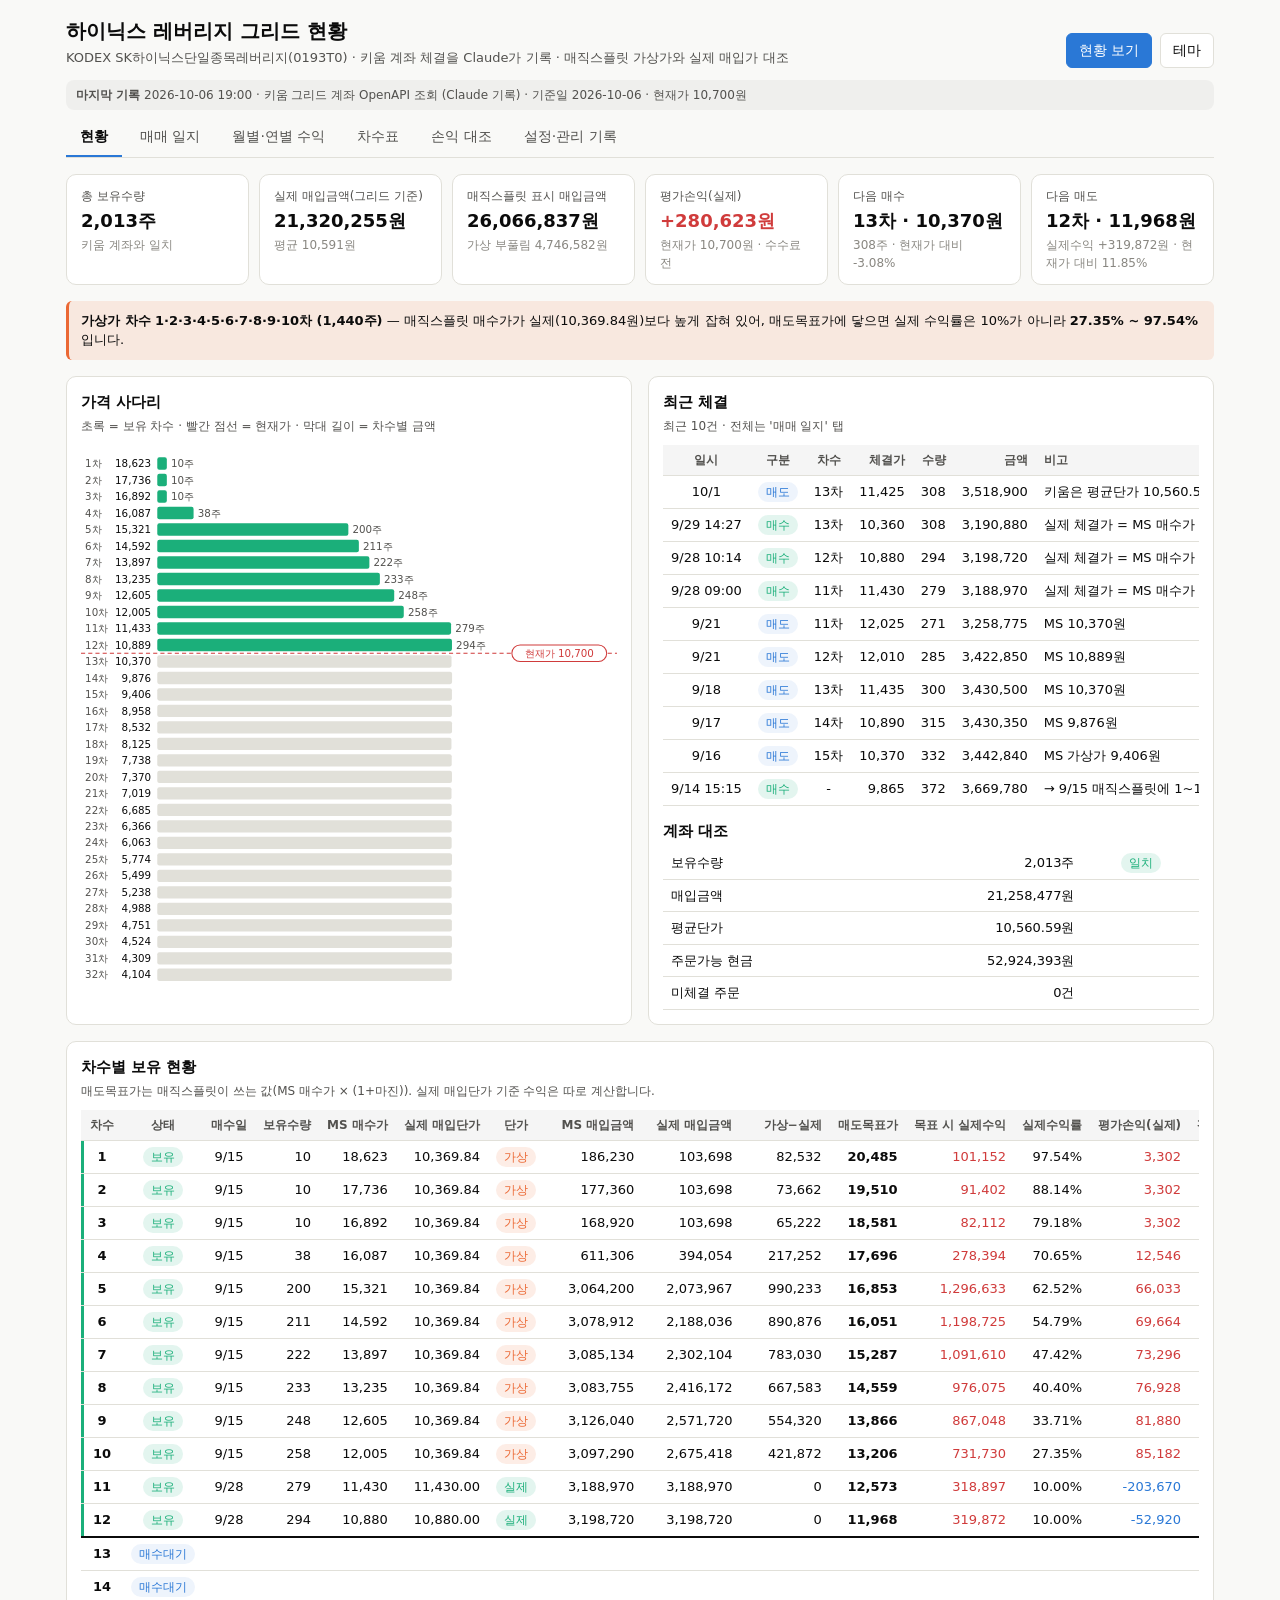
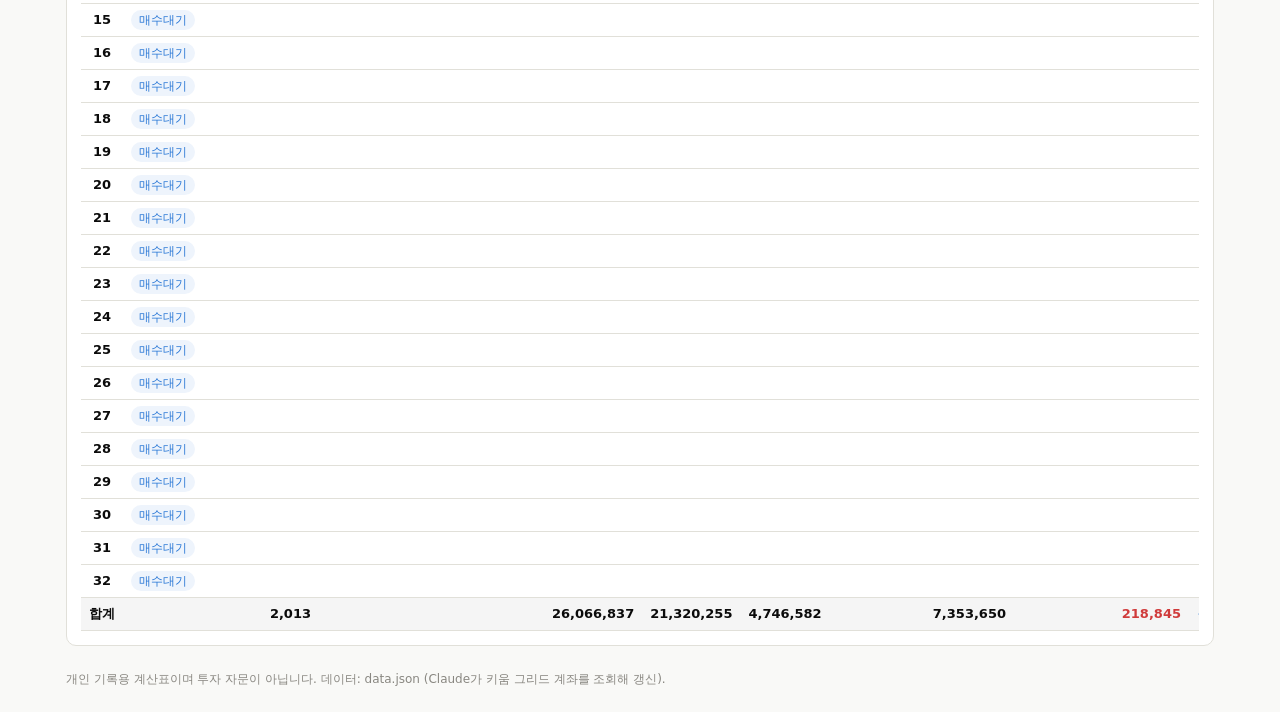
==== grid/index.html @ 5c6af8cd "Grid app: monthly/yearly profit tab Co-Authored-By: Claude Opus 5.5 <noreply@anthropic.com>  Claude-" ====
<!doctype html>
<html lang="ko">
<head>
<meta charset="utf-8">
<meta name="viewport" content="width=device-width, initial-scale=1">
<title>하이닉스 레버리지 그리드</title>
<style>
:root{
  color-scheme:light;
  --page:#f9f9f7;--surface:#ffffff;--ink:#0b0b0b;--ink-2:#52514e;--muted:#898781;
  --line:#e1e0d9;--wash:rgba(11,11,11,.04);--accent:#2a78d6;
  --up:#d03b3b;--down:#2a78d6;
  --held:#1baf7a;--held-wash:rgba(27,175,122,.12);
  --virt:#eb6834;--virt-wash:rgba(235,104,52,.12);
  --wait-wash:rgba(42,120,214,.08);
  --input:#fff8e1;
}
@media (prefers-color-scheme:dark){:root:not([data-theme="light"]){
  color-scheme:dark;
  --page:#121211;--surface:#1b1b1a;--ink:#f1f0ec;--ink-2:#bdbcb6;--muted:#8d8b85;
  --line:#2e2d2a;--wash:rgba(255,255,255,.05);--accent:#5b9dea;
  --up:#ef6b6b;--down:#5b9dea;--held:#3cc994;--held-wash:rgba(60,201,148,.14);
  --virt:#f08a5d;--virt-wash:rgba(240,138,93,.15);--wait-wash:rgba(91,157,234,.10);--input:#2a2618;
}}
:root[data-theme="dark"]{
  color-scheme:dark;
  --page:#121211;--surface:#1b1b1a;--ink:#f1f0ec;--ink-2:#bdbcb6;--muted:#8d8b85;
  --line:#2e2d2a;--wash:rgba(255,255,255,.05);--accent:#5b9dea;
  --up:#ef6b6b;--down:#5b9dea;--held:#3cc994;--held-wash:rgba(60,201,148,.14);
  --virt:#f08a5d;--virt-wash:rgba(240,138,93,.15);--wait-wash:rgba(91,157,234,.10);--input:#2a2618;
}
*{box-sizing:border-box}
html,body{margin:0}
body{background:var(--page);color:var(--ink);font:14px/1.5 system-ui,-apple-system,"Segoe UI","Malgun Gothic","Apple SD Gothic Neo",sans-serif;}
.wrap{max-width:1180px;margin:0 auto;padding:16px}
header.top{display:flex;flex-wrap:wrap;gap:12px 20px;align-items:flex-end;justify-content:space-between;margin-bottom:12px}
h1{font-size:20px;margin:0}
.sub{color:var(--ink-2);margin:2px 0 0;font-size:13px}
.price-box{display:flex;gap:8px;align-items:center;flex-wrap:wrap}
.price-box label{font-size:12px;color:var(--ink-2)}
input,select,button{font:inherit;color:inherit}
input[type=number],input[type=date],input[type=text]{background:var(--input);border:1px solid var(--line);border-radius:6px;padding:5px 8px;width:110px}
input.wide{width:150px}
.btn{background:var(--surface);border:1px solid var(--line);border-radius:6px;padding:6px 12px;cursor:pointer}
.btn:hover{background:var(--wash)}
.btn.primary{background:var(--accent);border-color:var(--accent);color:#fff}
.btn.sm{padding:3px 8px;font-size:12px}
nav.tabs{display:flex;gap:4px;border-bottom:1px solid var(--line);margin:8px 0 16px;overflow-x:auto}
nav.tabs button{background:none;border:0;border-bottom:2px solid transparent;padding:8px 14px;cursor:pointer;color:var(--ink-2);white-space:nowrap}
nav.tabs button.on{color:var(--ink);border-bottom-color:var(--accent);font-weight:600}
.tab{display:none}.tab.on{display:block}
.kpis{display:grid;grid-template-columns:repeat(auto-fit,minmax(170px,1fr));gap:10px;margin-bottom:16px}
.kpi{background:var(--surface);border:1px solid var(--line);border-radius:10px;padding:12px 14px}
.kpi .k{font-size:12px;color:var(--ink-2)}
.kpi .v{font-size:18px;font-weight:700;margin-top:2px;font-variant-numeric:tabular-nums}
.kpi .n{font-size:12px;color:var(--muted);margin-top:2px}
.card{background:var(--surface);border:1px solid var(--line);border-radius:10px;padding:14px;margin-bottom:16px}
.card h2{font-size:15px;margin:0 0 4px}
.card .desc{font-size:12px;color:var(--ink-2);margin:0 0 10px}
.tscroll{overflow-x:auto;-webkit-overflow-scrolling:touch}
table{border-collapse:collapse;width:100%;font-variant-numeric:tabular-nums;font-size:13px}
th,td{padding:6px 8px;border-bottom:1px solid var(--line);text-align:right;white-space:nowrap}
th{font-size:12px;color:var(--ink-2);font-weight:600;background:var(--wash);position:sticky;top:0}
td.c,th.c{text-align:center}td.l,th.l{text-align:left}
tr.tot td{font-weight:700;background:var(--wash)}
tr.held td:first-child{box-shadow:inset 3px 0 0 var(--held)}
tr.cur td{border-top:2px solid var(--ink)}
.pos{color:var(--up)}.neg{color:var(--down)}
.tag{display:inline-block;padding:1px 8px;border-radius:999px;font-size:12px}
.tag.held{background:var(--held-wash);color:var(--held)}
.tag.wait{background:var(--wait-wash);color:var(--accent)}
.tag.miss{background:var(--virt-wash);color:var(--virt)}
.tag.virt{background:var(--virt-wash);color:var(--virt)}
.tag.real{background:var(--held-wash);color:var(--held)}
td input[type=number]{width:104px;padding:3px 6px;text-align:right}
td input[type=date]{width:130px;padding:3px 6px}
.note{font-size:12px;color:var(--ink-2);margin:6px 0 0}
.grid2{display:grid;grid-template-columns:minmax(0,1fr) minmax(0,1fr);gap:16px}
@media (max-width:820px){.grid2{grid-template-columns:minmax(0,1fr)}}
.ladder svg{width:100%;height:auto;display:block}
.form-row{display:flex;flex-wrap:wrap;gap:10px;align-items:flex-end;margin-bottom:8px}
.form-row label{display:flex;flex-direction:column;font-size:12px;color:var(--ink-2);gap:3px}
.set-table td:first-child{text-align:left;font-weight:600}
.set-table td:nth-child(3){text-align:left;color:var(--ink-2);white-space:normal;font-size:12px;min-width:240px}
.toast{position:fixed;left:50%;bottom:20px;transform:translateX(-50%);background:var(--ink);color:var(--page);padding:8px 14px;border-radius:8px;font-size:13px;opacity:0;transition:opacity .2s;pointer-events:none}
.toast.on{opacity:.92}
.callout{border-left:3px solid var(--virt);background:var(--virt-wash);padding:10px 12px;border-radius:6px;font-size:13px;margin-bottom:16px}
.updated{font-size:12px;color:var(--ink-2);background:var(--wash);border-radius:8px;padding:6px 10px;margin:4px 0 0}
footer{color:var(--muted);font-size:12px;margin:24px 0 8px}
</style>
</head>
<body>
<div class="wrap">
<header class="top">
  <div>
    <h1>하이닉스 레버리지 그리드 현황</h1>
    <p class="sub">KODEX SK하이닉스단일종목레버리지(0193T0) · 키움 계좌 체결을 Claude가 기록 · 매직스플릿 가상가와 실제 매입가 대조</p>
  </div>
  <div class="price-box">
    <button class="btn primary" id="btnLoad">현황 보기</button>
    <button class="btn" id="themeBtn" title="밝게/어둡게">테마</button>
  </div>
</header>
<div class="updated" id="updated"></div>

<nav class="tabs" id="tabs">
  <button data-t="status" class="on">현황</button>
  <button data-t="journal">매매 일지</button>
  <button data-t="profit">월별·연별 수익</button>
  <button data-t="ladder">차수표</button>
  <button data-t="pnl">손익 대조</button>
  <button data-t="info">설정·관리 기록</button>
</nav>

<!-- 현황 -->
<section class="tab on" id="t-status">
  <div class="kpis" id="kpis"></div>
  <div class="callout" id="callout"></div>
  <div class="grid2">
    <div class="card ladder">
      <h2>가격 사다리</h2>
      <p class="desc">초록 = 보유 차수 · 빨간 점선 = 현재가 · 막대 길이 = 차수별 금액</p>
      <div class="tscroll"><div id="ladderSvg" style="min-width:420px"></div></div>
    </div>
    <div class="card">
      <h2>최근 체결</h2>
      <p class="desc">최근 10건 · 전체는 '매매 일지' 탭</p>
      <div class="tscroll"><table id="recentTbl"></table></div>
      <h2 style="margin-top:14px">계좌 대조</h2>
      <div class="tscroll"><table id="checkTbl"></table></div>
    </div>
  </div>
  <div class="card">
    <h2>차수별 보유 현황</h2>
    <p class="desc">매도목표가는 매직스플릿이 쓰는 값(MS 매수가 × (1+마진)). 실제 매입단가 기준 수익은 따로 계산합니다.</p>
    <div class="tscroll"><table id="holdTbl"></table></div>
  </div>
</section>

<!-- 매매 일지 -->
<section class="tab" id="t-journal">
  <div class="kpis" id="tradeKpis"></div>
  <div class="card">
    <h2>전체 체결 내역</h2>
    <p class="desc">9/8 이후는 키움 주문 단위 체결가, 실현손익·수수료는 키움 실현손익 API(이동평균 단가, 매수·매도 수수료 차감). 8/25~9/7 매수는 HTS 평균가.</p>
    <div class="tscroll"><table id="tradeTbl"></table></div>
  </div>
</section>

<!-- 월별·연별 수익 -->
<section class="tab" id="t-profit">
  <div class="kpis" id="profitKpis"></div>
  <div class="card">
    <h2>월별 실현손익</h2>
    <p class="desc">매도로 확정된 손익(키움 실현손익, 수수료 차감) · 막대에 마우스를 올리면 자세히 · 빨강 = 이익, 파랑 = 손실</p>
    <div class="tscroll"><div id="monthChart"></div></div>
  </div>
  <div class="grid2">
    <div class="card">
      <h2>월별 내역</h2>
      <div class="tscroll"><table id="monthTbl"></table></div>
    </div>
    <div class="card">
      <h2>연별 내역</h2>
      <div class="tscroll"><table id="yearTbl"></table></div>
      <p class="note" id="yearNote"></p>
    </div>
  </div>
</section>

<!-- 차수표 -->
<section class="tab" id="t-ladder">
  <div class="card">
    <h2>그리드 차수표</h2>
    <p class="desc" id="ladderDesc"></p>
    <div class="tscroll"><table id="gridTbl"></table></div>
  </div>
</section>

<!-- 손익 대조 -->
<section class="tab" id="t-pnl">
  <div class="kpis" id="pnlKpis"></div>
  <div class="card">
    <h2>사이클 매도 손익 — 매직스플릿 표시 vs 실제</h2>
    <p class="desc">그리드 기준 실제손익 = (매도가 − 실제 매입단가) × 수량 − 수수료. 키움 실현손익은 이동평균 단가 기준이라 차수별로는 다를 수 있지만 총손익은 같습니다.</p>
    <div class="tscroll"><table id="pnlTbl"></table></div>
  </div>
</section>

<!-- 설정·관리 -->
<section class="tab" id="t-info">
  <div class="card">
    <h2>설정값</h2>
    <p class="desc">이 값은 Claude가 관리합니다. 바꾸고 싶으시면 대화로 말씀해 주세요.</p>
    <div class="tscroll"><table class="set-table" id="setTbl"></table></div>
  </div>
  <div class="card">
    <h2>관리 기록</h2>
    <div class="tscroll"><table id="logTbl"></table></div>
  </div>
</section>

<footer>개인 기록용 계산표이며 투자 자문이 아닙니다. 데이터: data.json (Claude가 키움 그리드 계좌를 조회해 갱신).</footer>
</div>
<div class="toast" id="toast"></div>

<script>
'use strict';
const KEY='grid-0193T0-ui';
let S=null;
const $=id=>document.getElementById(id);
const f0=x=>(x===null||x===undefined||x===''||isNaN(x))?'':Math.round(x).toLocaleString('ko-KR');
const f2=x=>(x===null||x===undefined||isNaN(x))?'':x.toLocaleString('ko-KR',{minimumFractionDigits:2,maximumFractionDigits:2});
const pct=x=>(x===null||x===undefined||isNaN(x)||!isFinite(x))?'':(x*100).toFixed(2)+'%';
const sgn=x=>x>0?'pos':(x<0?'neg':'');
const sf0=x=>(x>0?'+':'')+f0(x);
const md=d=>{const[,m,dd]=d.split('-');return (+m)+'/'+(+dd);};
const tierTxt=t=>!t?'-':(t.length===2&&t[1]-t[0]>1?`${t[0]}~${t[1]}차`:t.map(x=>x+'차').join('·'));
function toast(m){const t=$('toast');t.textContent=m;t.classList.add('on');clearTimeout(toast._t);toast._t=setTimeout(()=>t.classList.remove('on'),1800);}

/* ---------- 계산 ---------- */
const poolPrice=()=>S.cfg.poolCost/S.cfg.poolQty;
const realOf=h=>h.real==='pool'?poolPrice():Number(h.real);
function tierPrice(n){const c=S.cfg;return Math.round(c.anchorPrice*Math.pow(1+c.step,c.anchorTier-n));}
function tierQty(p){const c=S.cfg;return Math.floor(c.amount/p/c.unit)*c.unit;}
function grid(){const out=[];let cq=0,ca=0;
  for(let n=1;n<=S.cfg.tiers;n++){const b=tierPrice(n),s=Math.round(b*(1+S.cfg.margin)),q=tierQty(b);cq+=q;ca+=b*q;out.push({n,b,s,q,amt:b*q,cq,ca,prof:(s-b)*q,vs:b/S.price-1});}
  return out;}
function holdings(){return grid().map(r=>{const h=S.hold[r.n];
  if(h&&h.qty>0){const real=realOf(h),tgt=Math.round(h.ms*(1+S.cfg.margin));
    return {n:r.n,h,qty:h.qty,ms:h.ms,real,virt:Math.abs(h.ms-real)>=1,msAmt:h.qty*h.ms,realAmt:h.qty*real,tgt,tgtProfit:(tgt-real)*h.qty,tgtRate:tgt/real-1,evReal:(S.price-real)*h.qty,evMs:(S.price-h.ms)*h.qty,date:h.date};}
  return {n:r.n,st:r.b>=S.price?'미보유(현재가 위)':'매수대기',waitP:r.b,waitQ:r.q,qty:0};});}
function summary(){const H=holdings(),held=H.filter(x=>x.qty>0);
  const sum=k=>held.reduce((a,x)=>a+x[k],0);
  let ns=null;held.forEach(x=>{if(!ns||x.tgt<ns.tgt)ns=x;});
  return {H,held,qty:sum('qty'),ms:sum('msAmt'),real:sum('realAmt'),evReal:sum('evReal'),nb:H.find(x=>x.st==='매수대기'),ns,mkt:sum('qty')*S.price};}

/* ---------- 렌더 ---------- */
const kpi=(k,v,n,cls)=>`<div class="kpi"><div class="k">${k}</div><div class="v ${cls||''}">${v}</div>${n?`<div class="n">${n}</div>`:''}</div>`;
function tradeRow(t,run){
  const tag=t.side==='buy'?'<span class="tag held">매수</span>':'<span class="tag wait">매도</span>';
  return `<td class="c">${md(t.date)}${t.time?' '+t.time:''}</td><td class="c">${tag}</td><td class="c">${tierTxt(t.tier)}</td><td>${f0(t.price)}</td><td>${f0(t.qty)}</td><td>${f0(t.price*t.qty)}</td>`+
    (run===undefined?'':`<td>${f0(t.fee)}</td><td class="${sgn(t.pl)}">${t.pl===null||t.pl===undefined?'':f0(t.pl)}</td><td class="c">${t.route||''}</td><td>${f0(run)}</td>`)+`<td class="l">${t.note||''}</td>`;
}
function renderStatus(){
  const s=summary(),a=S.account||{};
  const pl=a.cost?s.mkt-a.cost:s.evReal;
  $('kpis').innerHTML=
    kpi('총 보유수량',f0(s.qty)+'주',a.qty===s.qty?'키움 계좌와 일치':'계좌 '+f0(a.qty)+'주 — 확인 필요')+
    kpi('실제 매입금액(그리드 기준)',f0(s.real)+'원','평균 '+f0(s.qty?s.real/s.qty:0)+'원')+
    kpi('매직스플릿 표시 매입금액',f0(s.ms)+'원','가상 부풀림 '+f0(s.ms-s.real)+'원')+
    kpi('평가손익(실제)',sf0(pl)+'원','현재가 '+f0(S.price)+'원 · 수수료 전',sgn(pl))+
    kpi('다음 매수',s.nb?`${s.nb.n}차 · ${f0(s.nb.waitP)}원`:'-',s.nb?`${f0(s.nb.waitQ)}주 · 현재가 대비 ${pct(s.nb.waitP/S.price-1)}`:'')+
    kpi('다음 매도',s.ns?`${s.ns.n}차 · ${f0(s.ns.tgt)}원`:'-',s.ns?`실제수익 ${sf0(s.ns.tgtProfit)}원 · 현재가 대비 ${pct(s.ns.tgt/S.price-1)}`:'');
  const v=s.held.filter(x=>x.virt);
  if(v.length){const vq=v.reduce((a,x)=>a+x.qty,0),lo=Math.min(...v.map(x=>x.tgtRate)),hi=Math.max(...v.map(x=>x.tgtRate));
    $('callout').style.display='';
    $('callout').innerHTML=`<b>가상가 차수 ${v.map(x=>x.n).join('·')}차 (${f0(vq)}주)</b> — 매직스플릿 매수가가 실제(${f2(poolPrice())}원)보다 높게 잡혀 있어, 매도목표가에 닿으면 실제 수익률은 ${(S.cfg.margin*100).toFixed(0)}%가 아니라 <b>${pct(lo)} ~ ${pct(hi)}</b>입니다.`;
  } else $('callout').style.display='none';
  // 최근 체결
  const rec=S.trades.slice(-10).reverse();
  $('recentTbl').innerHTML=`<thead><tr><th class="c">일시</th><th class="c">구분</th><th class="c">차수</th><th>체결가</th><th>수량</th><th>금액</th><th class="l">비고</th></tr></thead><tbody>`+rec.map(t=>`<tr>${tradeRow(t)}</tr>`).join('')+'</tbody>';
  // 계좌 대조
  const chk=[['보유수량',a.qty,s.qty,'주'],['매입금액',a.cost,null,'원'],['평균단가',a.avg,null,'원'],['주문가능 현금',a.cash,null,'원'],['미체결 주문',a.openOrders,null,'건']];
  $('checkTbl').innerHTML='<tbody>'+chk.map(([k,av,mv,u])=>`<tr><td class="l">${k}</td><td>${u==='원'&&k==='평균단가'?f2(av):f0(av)}${u}</td><td class="c">${mv===null?'':(av===mv?'<span class="tag real">일치</span>':'<span class="tag miss">불일치</span>')}</td></tr>`).join('')+'</tbody>';
  // 보유 표
  let t=`<thead><tr><th class="c">차수</th><th class="c">상태</th><th class="c">매수일</th><th>보유수량</th><th>MS 매수가</th><th>실제 매입단가</th><th class="c">단가</th><th>MS 매입금액</th><th>실제 매입금액</th><th>가상−실제</th><th>매도목표가</th><th>목표 시 실제수익</th><th>실제수익률</th><th>평가손익(실제)</th><th>평가손익(MS)</th><th>대기 매수가</th><th>대기 수량</th></tr></thead><tbody>`;
  let cur=false;
  s.H.forEach(x=>{let cls=x.qty>0?'held':'';if(!cur&&tierPrice(x.n)<S.price){cls+=' cur';cur=true;}
    if(x.qty>0)t+=`<tr class="${cls}"><td class="c"><b>${x.n}</b></td><td class="c"><span class="tag held">보유</span></td><td class="c">${x.date?md(x.date):''}</td><td>${f0(x.qty)}</td><td>${f0(x.ms)}</td><td>${f2(x.real)}</td><td class="c"><span class="tag ${x.virt?'virt':'real'}">${x.virt?'가상':'실제'}</span></td><td>${f0(x.msAmt)}</td><td>${f0(x.realAmt)}</td><td>${f0(x.msAmt-x.realAmt)}</td><td><b>${f0(x.tgt)}</b></td><td class="${sgn(x.tgtProfit)}">${f0(x.tgtProfit)}</td><td>${pct(x.tgtRate)}</td><td class="${sgn(x.evReal)}">${f0(x.evReal)}</td><td class="${sgn(x.evMs)}">${f0(x.evMs)}</td><td></td><td></td></tr>`;
    else t+=`<tr class="${cls}"><td class="c"><b>${x.n}</b></td><td class="c"><span class="tag ${x.st==='매수대기'?'wait':'miss'}">${x.st}</span></td>${'<td></td>'.repeat(13)}<td>${f0(x.waitP)}</td><td>${f0(x.waitQ)}</td></tr>`;});
  const tp=s.held.reduce((a,x)=>a+x.tgtProfit,0),em=s.held.reduce((a,x)=>a+x.evMs,0);
  t+=`<tr class="tot"><td class="c">합계</td><td></td><td></td><td>${f0(s.qty)}</td><td></td><td></td><td></td><td>${f0(s.ms)}</td><td>${f0(s.real)}</td><td>${f0(s.ms-s.real)}</td><td></td><td>${f0(tp)}</td><td></td><td class="${sgn(s.evReal)}">${f0(s.evReal)}</td><td class="${sgn(em)}">${f0(em)}</td><td></td><td></td></tr></tbody>`;
  $('holdTbl').innerHTML=t;
  renderLadder(s);
}
function renderLadder(s){
  const g=grid(),W=520,rowH=16,top=10,H=top*2+g.length*rowH,L=74,R=W-10;
  const maxAmt=Math.max(...g.map(r=>r.amt),...s.held.map(x=>x.realAmt));
  const css=n=>getComputedStyle(document.documentElement).getPropertyValue(n).trim();
  let svg=`<svg viewBox="0 0 ${W} ${H}" role="img" aria-label="차수별 가격 사다리">`,curY=null;
  g.forEach((r,i)=>{const y=top+i*rowH,hx=s.H[i],held=hx.qty>0,amt=held?hx.realAmt:r.amt,w=(R-L-150)*amt/maxAmt;
    svg+=`<text x="4" y="${y+rowH*.72}" font-size="10" fill="${css('--ink-2')}">${r.n}차</text><text x="${L-6}" y="${y+rowH*.72}" font-size="10" text-anchor="end" fill="${css('--ink')}">${f0(r.b)}</text><rect x="${L}" y="${y+2}" width="${Math.max(w,1)}" height="${rowH-4}" rx="2" fill="${held?css('--held'):css('--line')}"/>`;
    if(held)svg+=`<text x="${L+w+4}" y="${y+rowH*.72}" font-size="10" fill="${css('--ink-2')}">${f0(hx.qty)}주</text>`;
    if(curY===null&&r.b<S.price)curY=y;});
  if(curY!==null)svg+=`<line x1="0" x2="${W}" y1="${curY}" y2="${curY}" stroke="${css('--up')}" stroke-dasharray="4 3"/><rect x="${R-92}" y="${curY-8}" width="92" height="16" rx="8" fill="${css('--surface')}" stroke="${css('--up')}"/><text x="${R-46}" y="${curY+4}" font-size="10" text-anchor="middle" fill="${css('--up')}">현재가 ${f0(S.price)}</text>`;
  $('ladderSvg').innerHTML=svg+'</svg>';
}
function renderJournal(){
  let run=0,sum=0,sumC=0,fees=0,nb=0,ns=0;
  const rows=S.trades.map(t=>{run+=t.side==='buy'?t.qty:-t.qty;if(t.side==='buy')nb++;else ns++;sum+=t.pl||0;fees+=t.fee||0;if(t.date>=S.cycleStart)sumC+=t.pl||0;return `<tr>${tradeRow(t,run)}</tr>`;});
  $('tradeTbl').innerHTML=`<thead><tr><th class="c">일시</th><th class="c">구분</th><th class="c">차수</th><th>체결가</th><th>수량</th><th>금액</th><th>수수료</th><th>실현손익(키움)</th><th class="c">경로</th><th>보유수량</th><th class="l">비고</th></tr></thead><tbody>`+rows.reverse().join('')+
    `<tr class="tot"><td class="c">합계</td><td class="c">${nb}매수·${ns}매도</td><td></td><td></td><td></td><td></td><td>${f0(fees)}</td><td class="${sgn(sum)}">${f0(sum)}</td><td></td><td>${f0(run)}</td><td class="l">${run===(S.account||{}).qty?'최종 보유수량 = 키움 계좌와 일치':'계좌 수량과 다름 — 확인 필요'}</td></tr></tbody>`;
  $('tradeKpis').innerHTML=kpi('실현손익 합계 (키움)',sf0(sum)+'원','전체 기간',sgn(sum))+kpi(`${md(S.cycleStart)} 이전`,sf0(sum-sumC)+'원','',sgn(sum-sumC))+kpi(`${md(S.cycleStart)} 이후 (현재 사이클)`,sf0(sumC)+'원','',sgn(sumC))+kpi('수수료 합계',f0(fees)+'원');
}
function profitAgg(){
  const M={};
  S.trades.forEach(t=>{const k=t.date.slice(0,7);const m=M[k]||(M[k]={k,pl:0,n:0,sellAmt:0,buyAmt:0,fee:0,pre:0});
    if(t.side==='sell'){m.n++;m.sellAmt+=t.price*t.qty;m.pl+=t.pl||0;m.fee+=t.fee||0;if((t.note||'').includes('그리드 이전'))m.pre+=t.pl||0;}
    else m.buyAmt+=t.price*t.qty;});
  return Object.values(M).sort((a,b)=>a.k<b.k?-1:1);
}
function renderProfit(){
  const ms=profitAgg(),css=n=>getComputedStyle(document.documentElement).getPropertyValue(n).trim();
  const ym=k=>{const[y,m]=k.split('-');return `${y}년 ${+m}월`;};
  const curY=S.asOf.slice(0,4),curM=S.asOf.slice(0,7);
  const ytd=ms.filter(m=>m.k.startsWith(curY)).reduce((a,m)=>a+m.pl,0);
  const thisM=(ms.find(m=>m.k===curM)||{pl:0}).pl;
  const act=ms.filter(m=>m.n>0);const best=act.reduce((a,m)=>!a||m.pl>a.pl?m:a,null);
  const avg=act.length?act.reduce((a,m)=>a+m.pl,0)/act.length:0;
  $('profitKpis').innerHTML=kpi(`${curY}년 누적 실현손익`,sf0(ytd)+'원','',sgn(ytd))+kpi(`이번 달(${+curM.slice(5)}월)`,sf0(thisM)+'원',S.asOf+' 기준',sgn(thisM))+
    kpi('월평균 실현손익',sf0(avg)+'원',`매도가 있었던 ${act.length}개월 기준`,sgn(avg))+kpi('가장 좋았던 달',best?ym(best.k):'-',best?sf0(best.pl)+'원':'');
  // 막대 차트
  const W=Math.max(300,$('monthChart').clientWidth||0),H=260,pad={l:64,r:16,t:22,b:30},iw=W-pad.l-pad.r,ih=H-pad.t-pad.b;
  const mx=Math.max(1,...ms.map(m=>Math.abs(m.pl))),hasNeg=ms.some(m=>m.pl<0);
  const lo=hasNeg?-mx:0,hi=mx,y=v=>pad.t+ih*(hi-v)/(hi-lo),y0=y(0);
  const step=Math.pow(10,Math.floor(Math.log10(mx)));const tick=[1,2,5,10].map(k=>k*step).find(t=>mx/t<=5);
  let svg=`<svg width="${W}" height="${H}" viewBox="0 0 ${W} ${H}" role="img" aria-label="월별 실현손익 막대 차트" style="width:${W}px;height:${H}px">`;
  for(let v=Math.ceil(lo/tick)*tick;v<=hi;v+=tick){const yy=y(v);svg+=`<line x1="${pad.l}" x2="${W-pad.r}" y1="${yy}" y2="${yy}" stroke="${css('--line')}"/><text x="${pad.l-6}" y="${yy+4}" font-size="10" text-anchor="end" fill="${css('--muted')}">${v===0?'0':(v/10000).toLocaleString('ko-KR')+'만'}</text>`;}
  const bw=Math.min(48,iw/ms.length*0.55);
  ms.forEach((m,i)=>{const cx=pad.l+iw*(i+.5)/ms.length,yy=y(m.pl),top=Math.min(yy,y0),h=Math.max(Math.abs(y0-yy),1);
    const col=m.pl>=0?css('--up'):css('--down');
    svg+=`<g><title>${ym(m.k)}\n실현손익 ${sf0(m.pl)}원\n매도 ${m.n}건 · 수수료 ${f0(m.fee)}원</title><rect x="${cx-bw/2-6}" y="${pad.t}" width="${bw+12}" height="${ih}" fill="transparent"/>`+
      `<rect x="${cx-bw/2}" y="${top}" width="${bw}" height="${h}" rx="4" fill="${col}"/>`+
      `<text x="${cx}" y="${m.pl>=0?top-6:top+h+12}" font-size="11" text-anchor="middle" fill="${css('--ink')}">${sf0(m.pl/10000)}만</text>`+
      `<text x="${cx}" y="${H-10}" font-size="11" text-anchor="middle" fill="${css('--ink-2')}">${m.k.slice(2,4)}.${m.k.slice(5)}</text></g>`;});
  svg+=`<line x1="${pad.l}" x2="${W-pad.r}" y1="${y0}" y2="${y0}" stroke="${css('--ink-2')}"/>`;
  $('monthChart').innerHTML=svg+'</svg>';
  // 월별 표
  let cum=0;
  $('monthTbl').innerHTML=`<thead><tr><th class="c">월</th><th>매도 건수</th><th>매도 금액</th><th>매수 금액</th><th>수수료</th><th>실현손익</th><th>누적 실현손익</th></tr></thead><tbody>`+
    ms.map(m=>{cum+=m.pl;return `<tr><td class="c">${ym(m.k)}</td><td>${m.n}</td><td>${f0(m.sellAmt)}</td><td>${f0(m.buyAmt)}</td><td>${f0(m.fee)}</td><td class="${sgn(m.pl)}"><b>${sf0(m.pl)}</b></td><td class="${sgn(cum)}">${sf0(cum)}</td></tr>`;}).join('')+'</tbody>';
  // 연별 표
  const Y={};ms.forEach(m=>{const k=m.k.slice(0,4);const o=Y[k]||(Y[k]={k,pl:0,n:0,fee:0,sellAmt:0,months:0});o.pl+=m.pl;o.n+=m.n;o.fee+=m.fee;o.sellAmt+=m.sellAmt;if(m.n)o.months++;});
  const s=summary(),ac=S.account||{},un=ac.cost?s.mkt-ac.cost:s.evReal;
  $('yearTbl').innerHTML=`<thead><tr><th class="c">연도</th><th>매도 건수</th><th>수수료</th><th>실현손익</th><th>현재 평가손익</th><th>실현+평가</th></tr></thead><tbody>`+
    Object.values(Y).sort((a,b)=>a.k<b.k?-1:1).map(o=>{const u=o.k===curY?un:0;return `<tr><td class="c">${o.k}년</td><td>${o.n}</td><td>${f0(o.fee)}</td><td class="${sgn(o.pl)}"><b>${sf0(o.pl)}</b></td><td class="${sgn(u)}">${o.k===curY?sf0(u):''}</td><td class="${sgn(o.pl+u)}">${sf0(o.pl+u)}</td></tr>`;}).join('')+'</tbody>';
  const pre=ms.reduce((a,m)=>a+m.pre,0);
  $('yearNote').textContent=(pre?`${ym(ms.find(m=>m.pre).k)} 실현손익에는 그리드 시작 전 당일매매 ${sf0(pre)}원이 포함되어 있습니다. `:'')+`평가손익은 ${S.asOf} 현재가 ${f0(S.price)}원 기준(수수료 전)이며, 팔기 전까지는 바뀝니다.`;
}
function renderGrid(){
  const g=grid(),c=S.cfg;
  $('ladderDesc').textContent=`매수가 = ${f0(c.anchorPrice)} × (1+${(c.step*100).toFixed(2)}%)^(${c.anchorTier}−차수) · 설계수량 = ${f0(c.amount)}원 ÷ 매수가 (${c.unit}좌 단위 내림) · 매도목표 = 매수가 × ${(1+c.margin).toFixed(2)}`;
  let t=`<thead><tr><th class="c">차수</th><th>매수가</th><th>매도목표가</th><th>설계수량</th><th>설계금액</th><th>누적수량</th><th>누적금액</th><th>1회전 수익</th><th>현재가 대비</th><th class="c">보유</th></tr></thead><tbody>`,cur=false;
  g.forEach(r=>{const h=S.hold[r.n];let cls=h?'held':'';if(!cur&&r.b<S.price){cls+=' cur';cur=true;}
    t+=`<tr class="${cls}"><td class="c"><b>${r.n}</b></td><td>${f0(r.b)}</td><td>${f0(r.s)}</td><td>${f0(r.q)}</td><td>${f0(r.amt)}</td><td>${f0(r.cq)}</td><td>${f0(r.ca)}</td><td>${f0(r.prof)}</td><td class="${sgn(r.vs)}">${pct(r.vs)}</td><td class="c">${h?f0(h.qty)+'주'+(h.qty<r.q?' (부족 '+f0(r.q-h.qty)+')':''):''}</td></tr>`;});
  const L=g[g.length-1];
  $('gridTbl').innerHTML=t+`<tr class="tot"><td class="c">합계</td><td></td><td></td><td>${f0(L.cq)}</td><td>${f0(L.ca)}</td><td></td><td></td><td>${f0(g.reduce((a,r)=>a+r.prof,0))}</td><td></td><td></td></tr></tbody>`;
}
function renderPnl(){
  let t=`<thead><tr><th class="c">매도일</th><th class="c">차수</th><th>수량</th><th>매도가</th><th>MS 매수가</th><th>MS 표시 손익</th><th>실제 매입단가</th><th>실제손익(세전)</th><th>수수료</th><th>실제손익(순)</th><th>키움 실현손익</th><th>MS − 실제</th></tr></thead><tbody>`;
  const a={q:0,ms:0,g:0,fee:0,net:0,k:0};
  S.sells.forEach(r=>{const [d,n,q,sp,mb,mpl0,rc,fee,k]=r,mpl=mpl0==null?(sp-mb)*q:mpl0,real=rc==='pool'?poolPrice():Number(rc),g=(sp-real)*q,net=g-(fee||0);
    a.q+=q;a.ms+=mpl;a.g+=g;a.fee+=fee||0;a.net+=net;a.k+=k||0;
    t+=`<tr><td class="c">${md(d)}</td><td class="c">${n}차</td><td>${f0(q)}</td><td>${f0(sp)}</td><td>${f0(mb)}</td><td>${f0(mpl)}</td><td>${f2(real)}</td><td class="${sgn(g)}">${f0(g)}</td><td>${f0(fee)}</td><td class="${sgn(net)}">${f0(net)}</td><td class="${sgn(k)}">${k==null?'':f0(k)}</td><td>${f0(mpl-net)}</td></tr>`;});
  $('pnlTbl').innerHTML=t+`<tr class="tot"><td class="c">합계</td><td></td><td>${f0(a.q)}</td><td></td><td></td><td>${f0(a.ms)}</td><td></td><td>${f0(a.g)}</td><td>${f0(a.fee)}</td><td>${f0(a.net)}</td><td>${f0(a.k)}</td><td>${f0(a.ms-a.net)}</td></tr></tbody>`;
  const s=summary(),ac=S.account||{},un=ac.cost?s.mkt-ac.cost:s.evReal,tot=a.k+un;
  $('pnlKpis').innerHTML=kpi('실현손익 (키움)',sf0(a.k)+'원','현재 사이클',sgn(a.k))+kpi('평가손익 (계좌 기준)',sf0(un)+'원','현재가 '+f0(S.price)+'원',sgn(un))+
    kpi('사이클 실제 총손익',sf0(tot)+'원','검증(그리드 기준): '+sf0(a.net+s.evReal)+'원',sgn(tot))+kpi('매직스플릿 표시 실현손익',sf0(a.ms)+'원','실제보다 '+f0(a.ms-a.k)+'원 많게 표시');
}
function renderInfo(){
  const c=S.cfg,rows=[['기준 차수 / 매수가',`${c.anchorTier}차 · ${f0(c.anchorPrice)}원`],['슬롯 간격',pct(c.step)],['익절 마진',pct(c.margin)],['총 차수',c.tiers+'차'],['차수당 매수금액',f0(c.amount)+'원'],['매매수량단위',c.unit+'좌'],['9/14 매입 풀',`${f0(c.poolCost)}원 / ${f0(c.poolQty)}주 = ${f2(poolPrice())}원`]];
  $('setTbl').innerHTML='<tbody>'+rows.map(r=>`<tr><td>${r[0]}</td><td>${r[1]}</td></tr>`).join('')+'</tbody>';
  $('logTbl').innerHTML='<thead><tr><th class="c">시각</th><th class="l">내용</th></tr></thead><tbody>'+[...(S.log||[])].reverse().map(l=>`<tr><td class="c">${l.at}</td><td class="l" style="white-space:normal">${l.text}</td></tr>`).join('')+'</tbody>';
}
function renderAll(){
  $('updated').innerHTML=`<b>마지막 기록</b> ${S.updatedAt} · ${S.source} · 기준일 ${S.asOf} · 현재가 ${f0(S.price)}원`;
  renderStatus();renderJournal();renderProfit();renderGrid();renderPnl();renderInfo();
}

/* ---------- 데이터 불러오기 ---------- */
async function loadData(manual){
  const btn=$('btnLoad');btn.disabled=true;btn.textContent='불러오는 중…';
  try{
    const r=await fetch('data.json?t='+Date.now(),{cache:'no-store'});
    if(!r.ok)throw new Error(r.status);
    S=await r.json();renderAll();
    if(manual){toast(`최신 기록을 불러왔습니다 (${S.updatedAt})`);document.querySelector('#tabs button[data-t="status"]').click();}
  }catch(e){
    if(!S){$('updated').innerHTML='<b>기록을 불러오지 못했습니다.</b> 잠시 후 \'현황 보기\'를 다시 눌러 주세요.';}
    toast('불러오기 실패 — 네트워크를 확인해 주세요');
  }finally{btn.disabled=false;btn.textContent='현황 보기';}
}
$('btnLoad').onclick=()=>loadData(true);
$('tabs').addEventListener('click',e=>{const b=e.target.closest('button');if(!b)return;
  document.querySelectorAll('#tabs button').forEach(x=>x.classList.toggle('on',x===b));
  document.querySelectorAll('.tab').forEach(x=>x.classList.toggle('on',x.id==='t-'+b.dataset.t));if(b.dataset.t==='profit'&&S)renderProfit();});
$('themeBtn').onclick=()=>{const r=document.documentElement;const dark=r.dataset.theme?r.dataset.theme==='dark':matchMedia('(prefers-color-scheme: dark)').matches;r.dataset.theme=dark?'light':'dark';try{localStorage.setItem(KEY+'-theme',r.dataset.theme);}catch(e){}if(S)renderAll();};
try{const th=localStorage.getItem(KEY+'-theme');if(th)document.documentElement.dataset.theme=th;}catch(e){}
loadData(false);
let _rz;addEventListener('resize',()=>{clearTimeout(_rz);_rz=setTimeout(()=>{if(S)renderProfit();},150);});
</script>
</body>
</html>
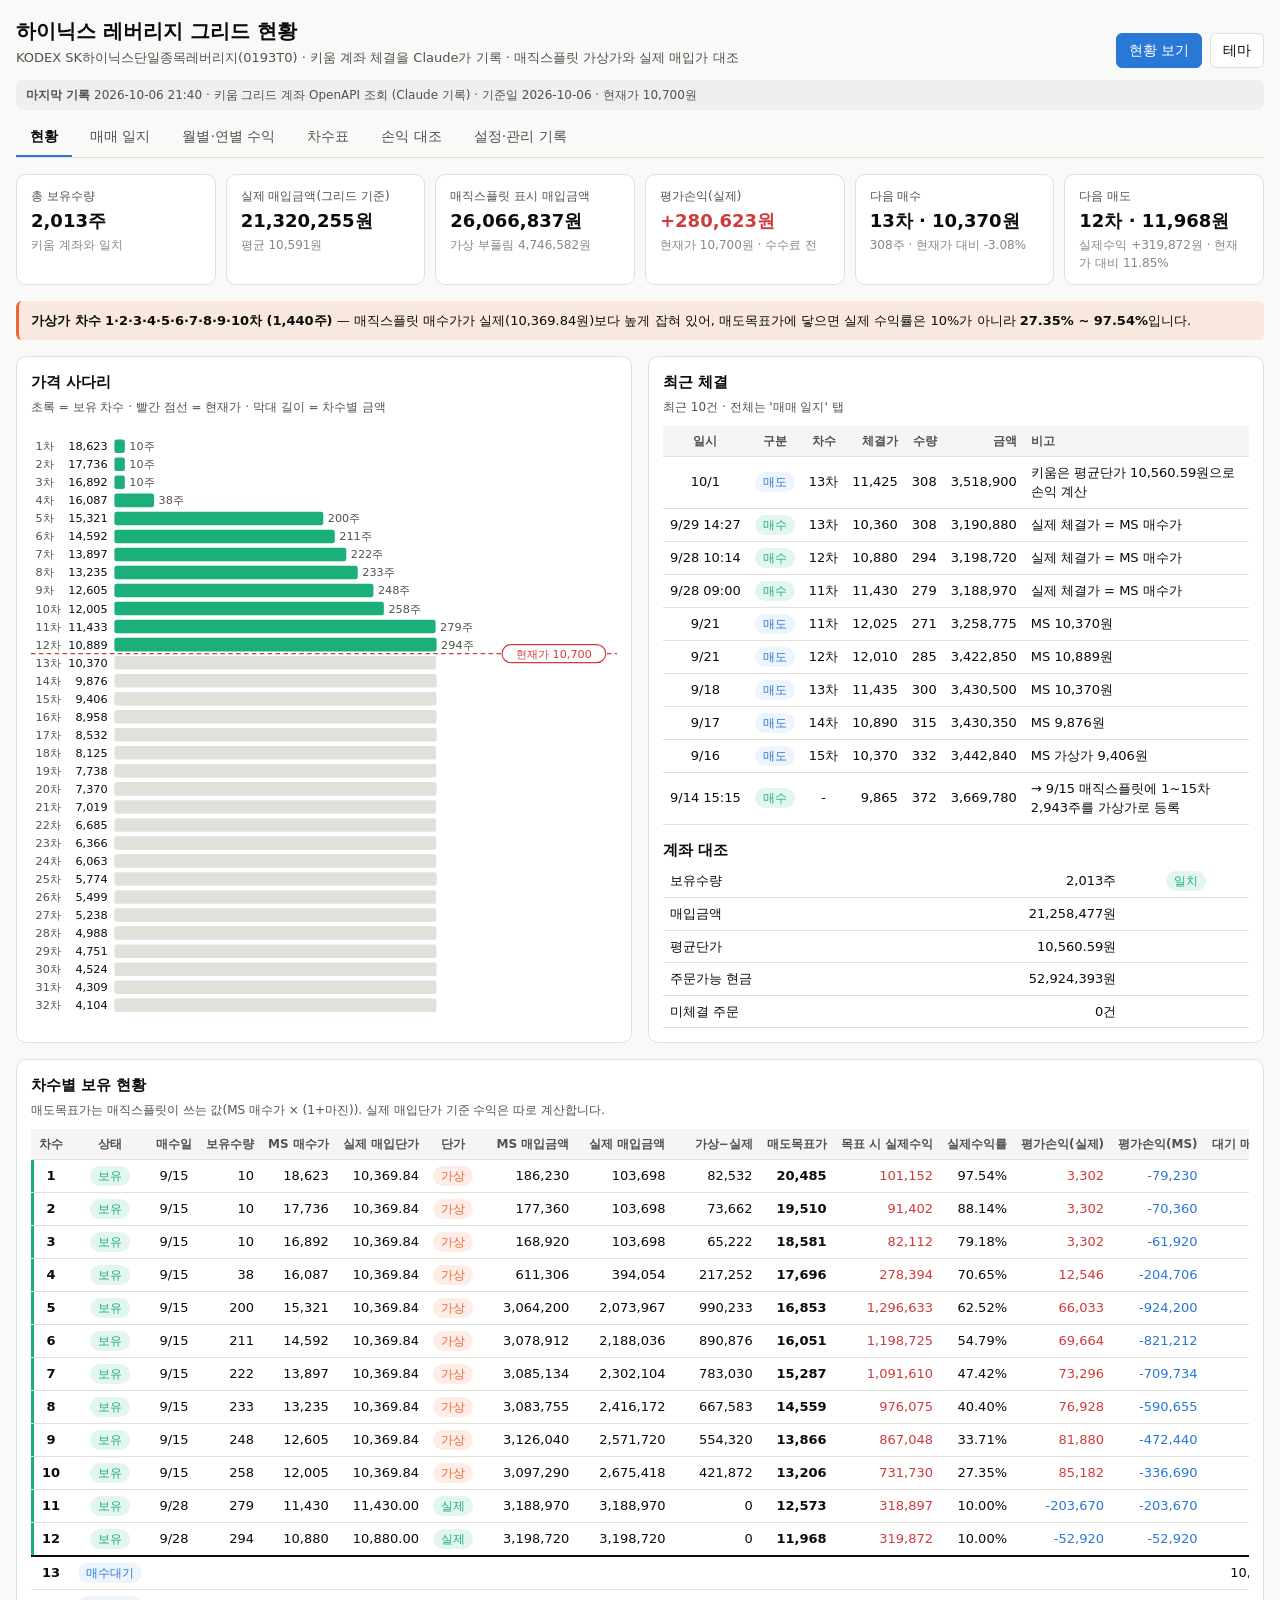
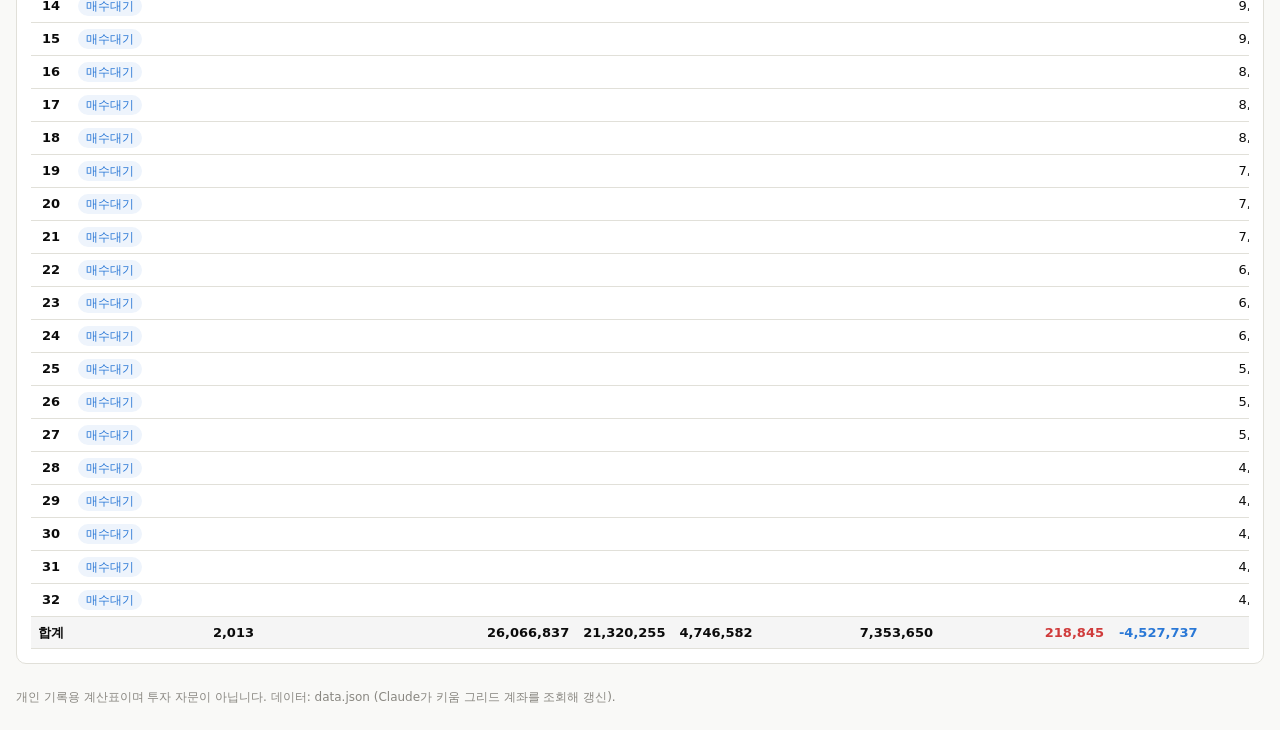
==== commit 9c9556f1: "Grid app: wider layout, no horizontal scroll Co-Authored-By: Claude Opus 5.5 <noreply@anthropic.com>" ====
--- a/grid/index.html
+++ b/grid/index.html
@@ -32,7 +32,7 @@
 *{box-sizing:border-box}
 html,body{margin:0}
 body{background:var(--page);color:var(--ink);font:14px/1.5 system-ui,-apple-system,"Segoe UI","Malgun Gothic","Apple SD Gothic Neo",sans-serif;}
-.wrap{max-width:1180px;margin:0 auto;padding:16px}
+.wrap{max-width:1640px;margin:0 auto;padding:16px}
 header.top{display:flex;flex-wrap:wrap;gap:12px 20px;align-items:flex-end;justify-content:space-between;margin-bottom:12px}
 h1{font-size:20px;margin:0}
 .sub{color:var(--ink-2);margin:2px 0 0;font-size:13px}
@@ -59,7 +59,7 @@
 .card .desc{font-size:12px;color:var(--ink-2);margin:0 0 10px}
 .tscroll{overflow-x:auto;-webkit-overflow-scrolling:touch}
 table{border-collapse:collapse;width:100%;font-variant-numeric:tabular-nums;font-size:13px}
-th,td{padding:6px 8px;border-bottom:1px solid var(--line);text-align:right;white-space:nowrap}
+th,td{padding:6px 7px;border-bottom:1px solid var(--line);text-align:right;white-space:nowrap}
 th{font-size:12px;color:var(--ink-2);font-weight:600;background:var(--wash);position:sticky;top:0}
 td.c,th.c{text-align:center}td.l,th.l{text-align:left}
 tr.tot td{font-weight:700;background:var(--wash)}
@@ -86,6 +86,7 @@
 .toast.on{opacity:.92}
 .callout{border-left:3px solid var(--virt);background:var(--virt-wash);padding:10px 12px;border-radius:6px;font-size:13px;margin-bottom:16px}
 .updated{font-size:12px;color:var(--ink-2);background:var(--wash);border-radius:8px;padding:6px 10px;margin:4px 0 0}
+#recentTbl td.l{white-space:normal;min-width:140px}
 footer{color:var(--muted);font-size:12px;margin:24px 0 8px}
 </style>
 </head>
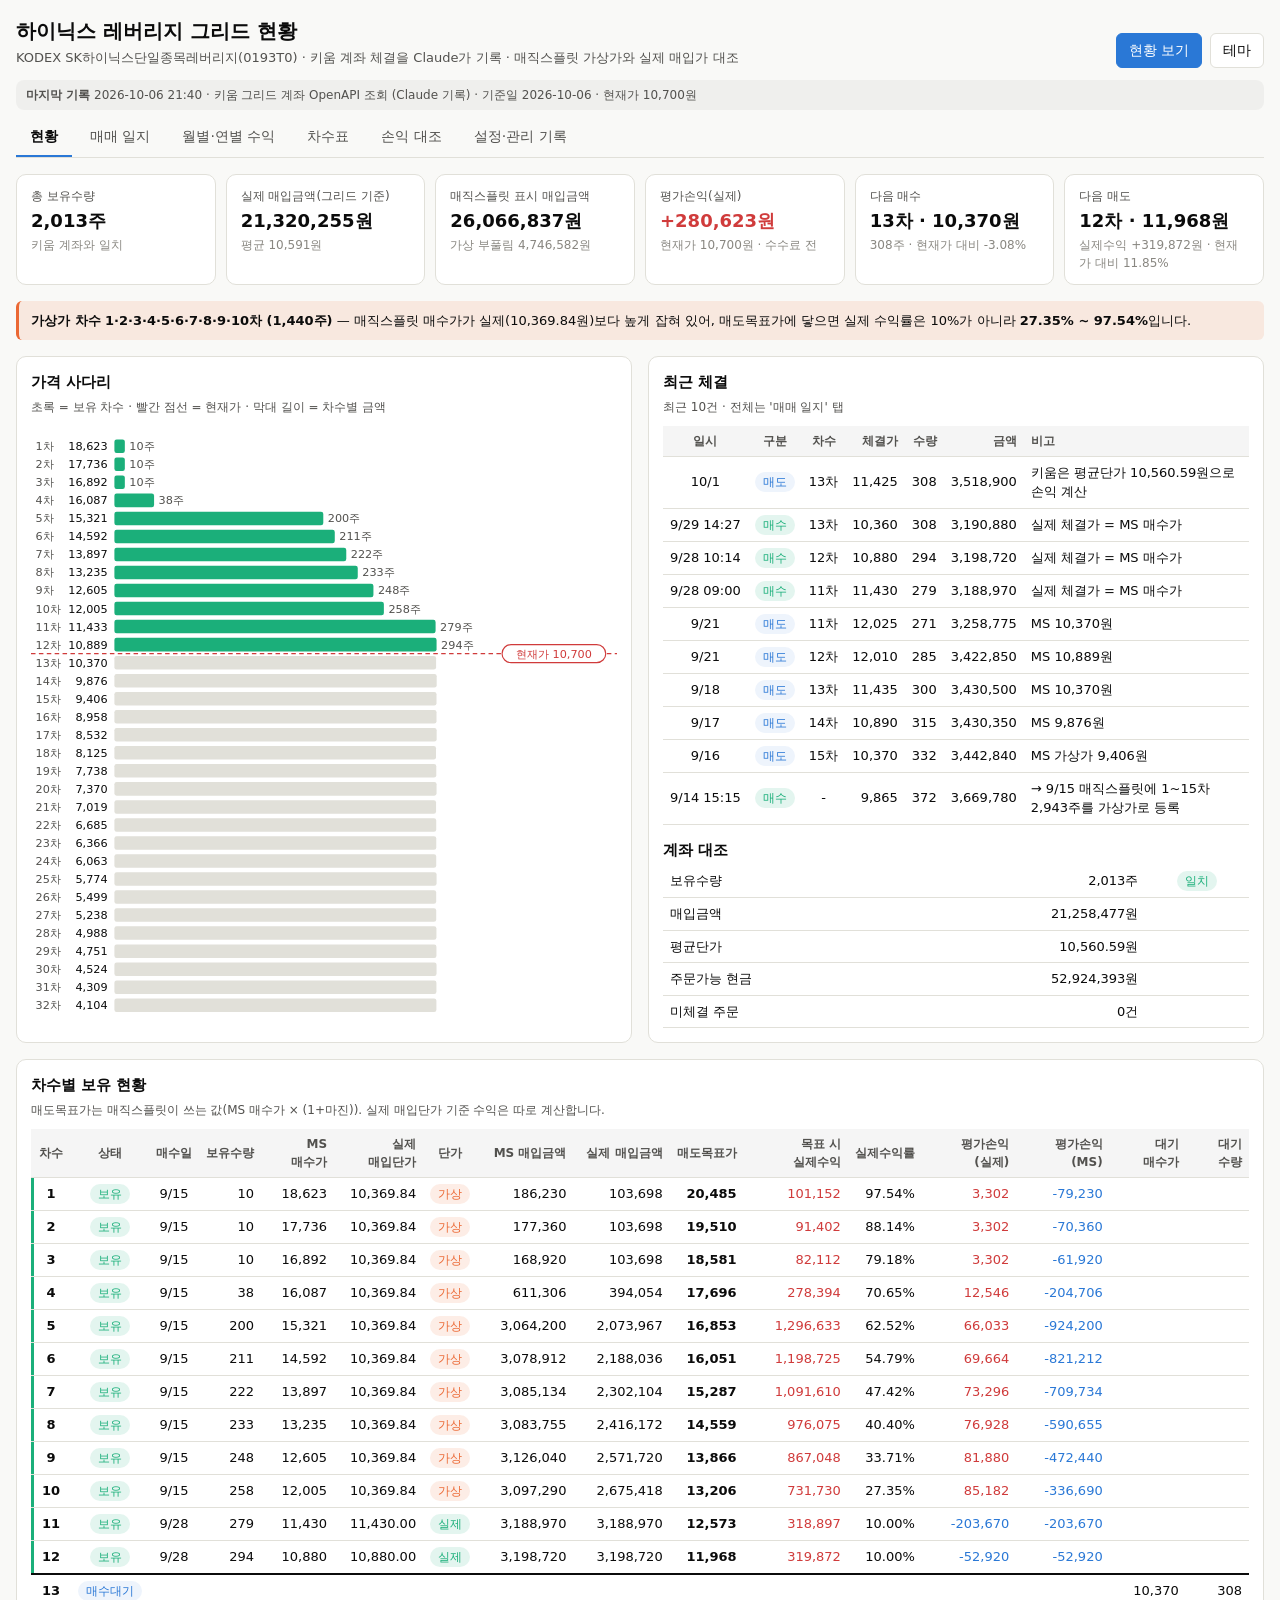
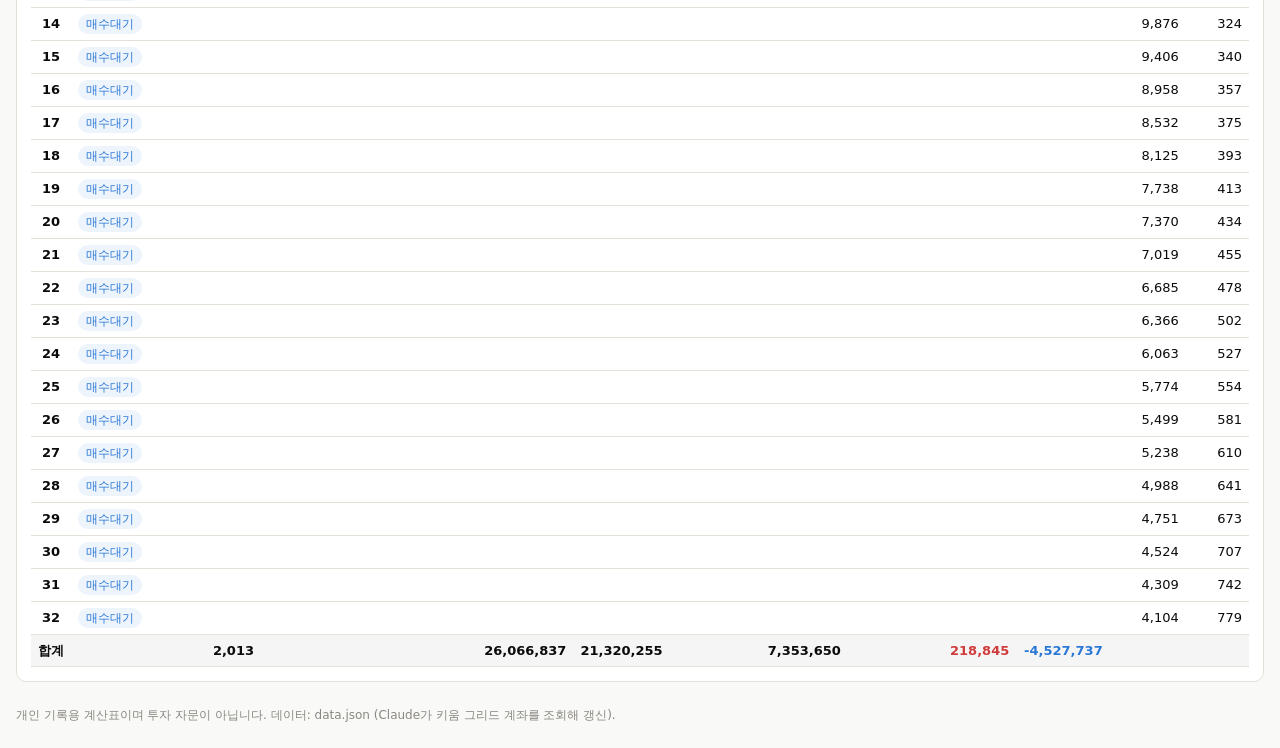
==== commit 7d6062f1: "Grid app: full-width layout, drop virtual-real column Co-Authored-By: Claude Opus 5.5 <noreply@anthr" ====
--- a/grid/index.html
+++ b/grid/index.html
@@ -32,7 +32,7 @@
 *{box-sizing:border-box}
 html,body{margin:0}
 body{background:var(--page);color:var(--ink);font:14px/1.5 system-ui,-apple-system,"Segoe UI","Malgun Gothic","Apple SD Gothic Neo",sans-serif;}
-.wrap{max-width:1640px;margin:0 auto;padding:16px}
+.wrap{max-width:none;margin:0 auto;padding:16px}
 header.top{display:flex;flex-wrap:wrap;gap:12px 20px;align-items:flex-end;justify-content:space-between;margin-bottom:12px}
 h1{font-size:20px;margin:0}
 .sub{color:var(--ink-2);margin:2px 0 0;font-size:13px}
@@ -60,7 +60,7 @@
 .tscroll{overflow-x:auto;-webkit-overflow-scrolling:touch}
 table{border-collapse:collapse;width:100%;font-variant-numeric:tabular-nums;font-size:13px}
 th,td{padding:6px 7px;border-bottom:1px solid var(--line);text-align:right;white-space:nowrap}
-th{font-size:12px;color:var(--ink-2);font-weight:600;background:var(--wash);position:sticky;top:0}
+th{white-space:normal;word-break:keep-all;font-size:12px;color:var(--ink-2);font-weight:600;background:var(--wash);position:sticky;top:0}
 td.c,th.c{text-align:center}td.l,th.l{text-align:left}
 tr.tot td{font-weight:700;background:var(--wash)}
 tr.held td:first-child{box-shadow:inset 3px 0 0 var(--held)}
@@ -86,7 +86,7 @@
 .toast.on{opacity:.92}
 .callout{border-left:3px solid var(--virt);background:var(--virt-wash);padding:10px 12px;border-radius:6px;font-size:13px;margin-bottom:16px}
 .updated{font-size:12px;color:var(--ink-2);background:var(--wash);border-radius:8px;padding:6px 10px;margin:4px 0 0}
-#recentTbl td.l{white-space:normal;min-width:140px}
+td.l{white-space:normal;min-width:150px}
 footer{color:var(--muted);font-size:12px;margin:24px 0 8px}
 </style>
 </head>
@@ -265,13 +265,13 @@
   const chk=[['보유수량',a.qty,s.qty,'주'],['매입금액',a.cost,null,'원'],['평균단가',a.avg,null,'원'],['주문가능 현금',a.cash,null,'원'],['미체결 주문',a.openOrders,null,'건']];
   $('checkTbl').innerHTML='<tbody>'+chk.map(([k,av,mv,u])=>`<tr><td class="l">${k}</td><td>${u==='원'&&k==='평균단가'?f2(av):f0(av)}${u}</td><td class="c">${mv===null?'':(av===mv?'<span class="tag real">일치</span>':'<span class="tag miss">불일치</span>')}</td></tr>`).join('')+'</tbody>';
   // 보유 표
-  let t=`<thead><tr><th class="c">차수</th><th class="c">상태</th><th class="c">매수일</th><th>보유수량</th><th>MS 매수가</th><th>실제 매입단가</th><th class="c">단가</th><th>MS 매입금액</th><th>실제 매입금액</th><th>가상−실제</th><th>매도목표가</th><th>목표 시 실제수익</th><th>실제수익률</th><th>평가손익(실제)</th><th>평가손익(MS)</th><th>대기 매수가</th><th>대기 수량</th></tr></thead><tbody>`;
+  let t=`<thead><tr><th class="c">차수</th><th class="c">상태</th><th class="c">매수일</th><th>보유수량</th><th>MS 매수가</th><th>실제 매입단가</th><th class="c">단가</th><th>MS 매입금액</th><th>실제 매입금액</th><th>매도목표가</th><th>목표 시 실제수익</th><th>실제수익률</th><th>평가손익(실제)</th><th>평가손익(MS)</th><th>대기 매수가</th><th>대기 수량</th></tr></thead><tbody>`;
   let cur=false;
   s.H.forEach(x=>{let cls=x.qty>0?'held':'';if(!cur&&tierPrice(x.n)<S.price){cls+=' cur';cur=true;}
-    if(x.qty>0)t+=`<tr class="${cls}"><td class="c"><b>${x.n}</b></td><td class="c"><span class="tag held">보유</span></td><td class="c">${x.date?md(x.date):''}</td><td>${f0(x.qty)}</td><td>${f0(x.ms)}</td><td>${f2(x.real)}</td><td class="c"><span class="tag ${x.virt?'virt':'real'}">${x.virt?'가상':'실제'}</span></td><td>${f0(x.msAmt)}</td><td>${f0(x.realAmt)}</td><td>${f0(x.msAmt-x.realAmt)}</td><td><b>${f0(x.tgt)}</b></td><td class="${sgn(x.tgtProfit)}">${f0(x.tgtProfit)}</td><td>${pct(x.tgtRate)}</td><td class="${sgn(x.evReal)}">${f0(x.evReal)}</td><td class="${sgn(x.evMs)}">${f0(x.evMs)}</td><td></td><td></td></tr>`;
-    else t+=`<tr class="${cls}"><td class="c"><b>${x.n}</b></td><td class="c"><span class="tag ${x.st==='매수대기'?'wait':'miss'}">${x.st}</span></td>${'<td></td>'.repeat(13)}<td>${f0(x.waitP)}</td><td>${f0(x.waitQ)}</td></tr>`;});
+    if(x.qty>0)t+=`<tr class="${cls}"><td class="c"><b>${x.n}</b></td><td class="c"><span class="tag held">보유</span></td><td class="c">${x.date?md(x.date):''}</td><td>${f0(x.qty)}</td><td>${f0(x.ms)}</td><td>${f2(x.real)}</td><td class="c"><span class="tag ${x.virt?'virt':'real'}">${x.virt?'가상':'실제'}</span></td><td>${f0(x.msAmt)}</td><td>${f0(x.realAmt)}</td><td><b>${f0(x.tgt)}</b></td><td class="${sgn(x.tgtProfit)}">${f0(x.tgtProfit)}</td><td>${pct(x.tgtRate)}</td><td class="${sgn(x.evReal)}">${f0(x.evReal)}</td><td class="${sgn(x.evMs)}">${f0(x.evMs)}</td><td></td><td></td></tr>`;
+    else t+=`<tr class="${cls}"><td class="c"><b>${x.n}</b></td><td class="c"><span class="tag ${x.st==='매수대기'?'wait':'miss'}">${x.st}</span></td>${'<td></td>'.repeat(12)}<td>${f0(x.waitP)}</td><td>${f0(x.waitQ)}</td></tr>`;});
   const tp=s.held.reduce((a,x)=>a+x.tgtProfit,0),em=s.held.reduce((a,x)=>a+x.evMs,0);
-  t+=`<tr class="tot"><td class="c">합계</td><td></td><td></td><td>${f0(s.qty)}</td><td></td><td></td><td></td><td>${f0(s.ms)}</td><td>${f0(s.real)}</td><td>${f0(s.ms-s.real)}</td><td></td><td>${f0(tp)}</td><td></td><td class="${sgn(s.evReal)}">${f0(s.evReal)}</td><td class="${sgn(em)}">${f0(em)}</td><td></td><td></td></tr></tbody>`;
+  t+=`<tr class="tot"><td class="c">합계</td><td></td><td></td><td>${f0(s.qty)}</td><td></td><td></td><td></td><td>${f0(s.ms)}</td><td>${f0(s.real)}</td><td></td><td>${f0(tp)}</td><td></td><td class="${sgn(s.evReal)}">${f0(s.evReal)}</td><td class="${sgn(em)}">${f0(em)}</td><td></td><td></td></tr></tbody>`;
   $('holdTbl').innerHTML=t;
   renderLadder(s);
 }
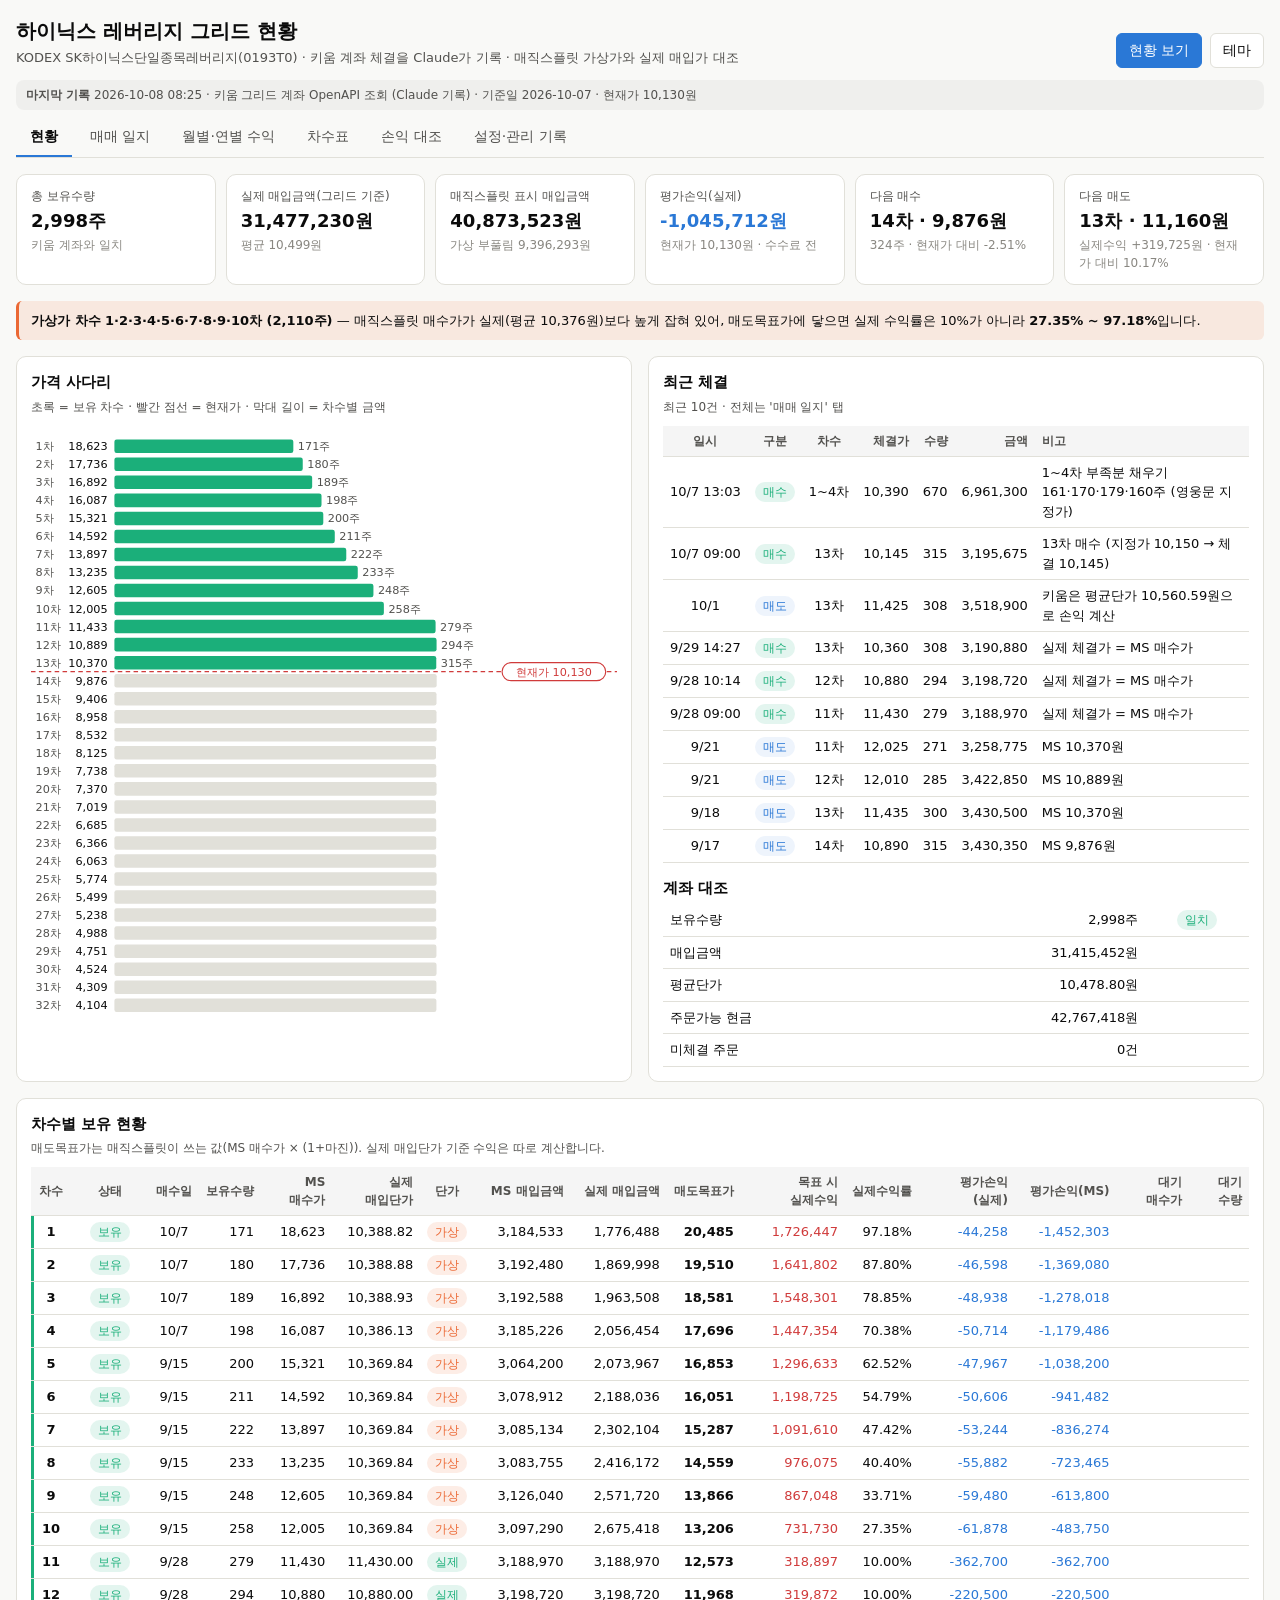
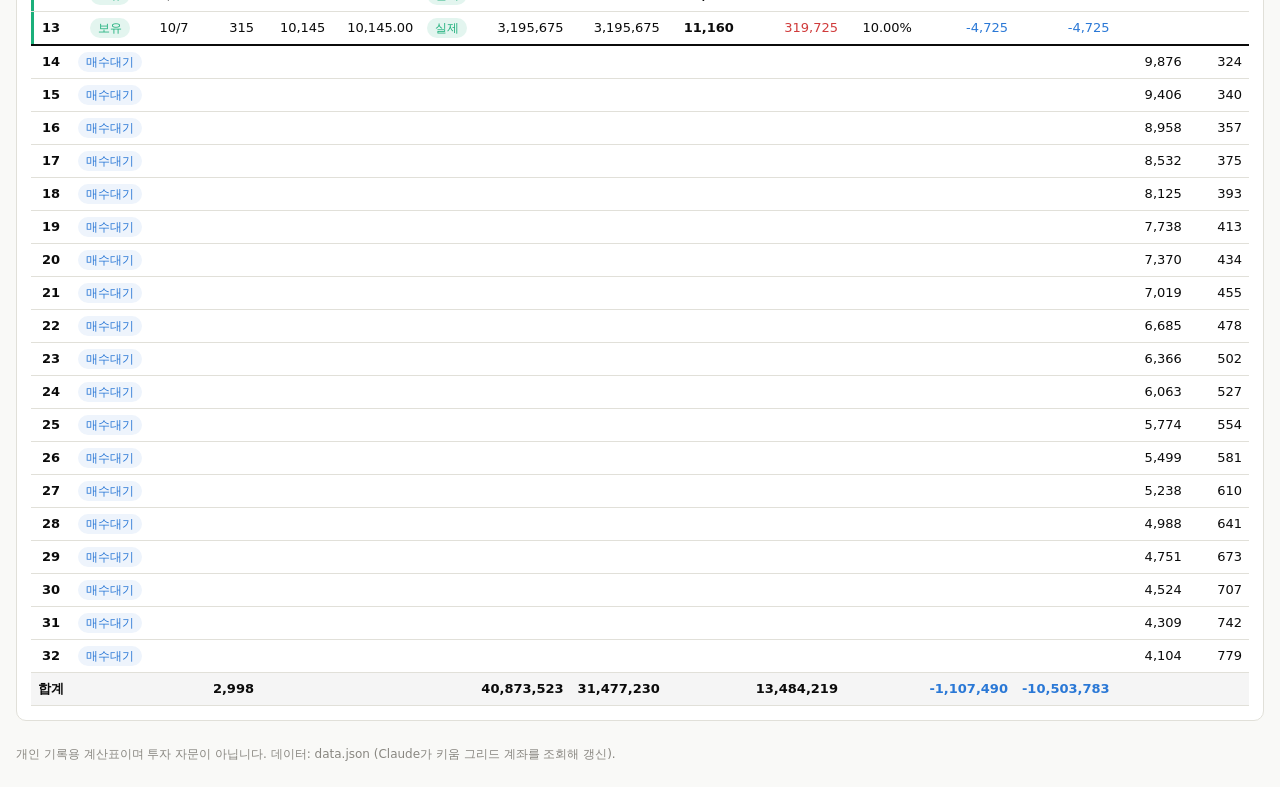
==== commit 29783bd9: "Grid: record 10/7 fills (verified with Kiwoom) Co-Authored-By: Claude Opus 5.5 <noreply@anthropic.co" ====
--- a/grid/index.html
+++ b/grid/index.html
@@ -247,7 +247,7 @@
   const s=summary(),a=S.account||{};
   const pl=a.cost?s.mkt-a.cost:s.evReal;
   $('kpis').innerHTML=
-    kpi('총 보유수량',f0(s.qty)+'주',a.qty===s.qty?'키움 계좌와 일치':'계좌 '+f0(a.qty)+'주 — 확인 필요')+
+    kpi('총 보유수량',f0(s.qty)+'주',a.estimated?'체결 보고 기준 · 키움 대조 대기':(a.qty===s.qty?'키움 계좌와 일치':'계좌 '+f0(a.qty)+'주 — 확인 필요'))+
     kpi('실제 매입금액(그리드 기준)',f0(s.real)+'원','평균 '+f0(s.qty?s.real/s.qty:0)+'원')+
     kpi('매직스플릿 표시 매입금액',f0(s.ms)+'원','가상 부풀림 '+f0(s.ms-s.real)+'원')+
     kpi('평가손익(실제)',sf0(pl)+'원','현재가 '+f0(S.price)+'원 · 수수료 전',sgn(pl))+
@@ -256,14 +256,14 @@
   const v=s.held.filter(x=>x.virt);
   if(v.length){const vq=v.reduce((a,x)=>a+x.qty,0),lo=Math.min(...v.map(x=>x.tgtRate)),hi=Math.max(...v.map(x=>x.tgtRate));
     $('callout').style.display='';
-    $('callout').innerHTML=`<b>가상가 차수 ${v.map(x=>x.n).join('·')}차 (${f0(vq)}주)</b> — 매직스플릿 매수가가 실제(${f2(poolPrice())}원)보다 높게 잡혀 있어, 매도목표가에 닿으면 실제 수익률은 ${(S.cfg.margin*100).toFixed(0)}%가 아니라 <b>${pct(lo)} ~ ${pct(hi)}</b>입니다.`;
+    $('callout').innerHTML=`<b>가상가 차수 ${v.map(x=>x.n).join('·')}차 (${f0(vq)}주)</b> — 매직스플릿 매수가가 실제(평균 ${f0(v.reduce((a,x)=>a+x.realAmt,0)/vq)}원)보다 높게 잡혀 있어, 매도목표가에 닿으면 실제 수익률은 ${(S.cfg.margin*100).toFixed(0)}%가 아니라 <b>${pct(lo)} ~ ${pct(hi)}</b>입니다.`;
   } else $('callout').style.display='none';
   // 최근 체결
   const rec=S.trades.slice(-10).reverse();
   $('recentTbl').innerHTML=`<thead><tr><th class="c">일시</th><th class="c">구분</th><th class="c">차수</th><th>체결가</th><th>수량</th><th>금액</th><th class="l">비고</th></tr></thead><tbody>`+rec.map(t=>`<tr>${tradeRow(t)}</tr>`).join('')+'</tbody>';
   // 계좌 대조
   const chk=[['보유수량',a.qty,s.qty,'주'],['매입금액',a.cost,null,'원'],['평균단가',a.avg,null,'원'],['주문가능 현금',a.cash,null,'원'],['미체결 주문',a.openOrders,null,'건']];
-  $('checkTbl').innerHTML='<tbody>'+chk.map(([k,av,mv,u])=>`<tr><td class="l">${k}</td><td>${u==='원'&&k==='평균단가'?f2(av):f0(av)}${u}</td><td class="c">${mv===null?'':(av===mv?'<span class="tag real">일치</span>':'<span class="tag miss">불일치</span>')}</td></tr>`).join('')+'</tbody>';
+  $('checkTbl').innerHTML='<tbody>'+chk.map(([k,av,mv,u])=>`<tr><td class="l">${k}</td><td>${u==='원'&&k==='평균단가'?f2(av):f0(av)}${u}</td><td class="c">${a.estimated?'<span class="tag wait">추정</span>':(mv===null?'':(av===mv?'<span class="tag real">일치</span>':'<span class="tag miss">불일치</span>'))}</td></tr>`).join('')+'</tbody>';
   // 보유 표
   let t=`<thead><tr><th class="c">차수</th><th class="c">상태</th><th class="c">매수일</th><th>보유수량</th><th>MS 매수가</th><th>실제 매입단가</th><th class="c">단가</th><th>MS 매입금액</th><th>실제 매입금액</th><th>매도목표가</th><th>목표 시 실제수익</th><th>실제수익률</th><th>평가손익(실제)</th><th>평가손익(MS)</th><th>대기 매수가</th><th>대기 수량</th></tr></thead><tbody>`;
   let cur=false;
@@ -291,7 +291,7 @@
   let run=0,sum=0,sumC=0,fees=0,nb=0,ns=0;
   const rows=S.trades.map(t=>{run+=t.side==='buy'?t.qty:-t.qty;if(t.side==='buy')nb++;else ns++;sum+=t.pl||0;fees+=t.fee||0;if(t.date>=S.cycleStart)sumC+=t.pl||0;return `<tr>${tradeRow(t,run)}</tr>`;});
   $('tradeTbl').innerHTML=`<thead><tr><th class="c">일시</th><th class="c">구분</th><th class="c">차수</th><th>체결가</th><th>수량</th><th>금액</th><th>수수료</th><th>실현손익(키움)</th><th class="c">경로</th><th>보유수량</th><th class="l">비고</th></tr></thead><tbody>`+rows.reverse().join('')+
-    `<tr class="tot"><td class="c">합계</td><td class="c">${nb}매수·${ns}매도</td><td></td><td></td><td></td><td></td><td>${f0(fees)}</td><td class="${sgn(sum)}">${f0(sum)}</td><td></td><td>${f0(run)}</td><td class="l">${run===(S.account||{}).qty?'최종 보유수량 = 키움 계좌와 일치':'계좌 수량과 다름 — 확인 필요'}</td></tr></tbody>`;
+    `<tr class="tot"><td class="c">합계</td><td class="c">${nb}매수·${ns}매도</td><td></td><td></td><td></td><td></td><td>${f0(fees)}</td><td class="${sgn(sum)}">${f0(sum)}</td><td></td><td>${f0(run)}</td><td class="l">${run!==(S.account||{}).qty?'계좌 수량과 다름 — 확인 필요':((S.account||{}).estimated?'최종 보유수량 (체결 보고 기준, 키움 대조 대기)':'최종 보유수량 = 키움 계좌와 일치')}</td></tr></tbody>`;
   $('tradeKpis').innerHTML=kpi('실현손익 합계 (키움)',sf0(sum)+'원','전체 기간',sgn(sum))+kpi(`${md(S.cycleStart)} 이전`,sf0(sum-sumC)+'원','',sgn(sum-sumC))+kpi(`${md(S.cycleStart)} 이후 (현재 사이클)`,sf0(sumC)+'원','',sgn(sumC))+kpi('수수료 합계',f0(fees)+'원');
 }
 function profitAgg(){
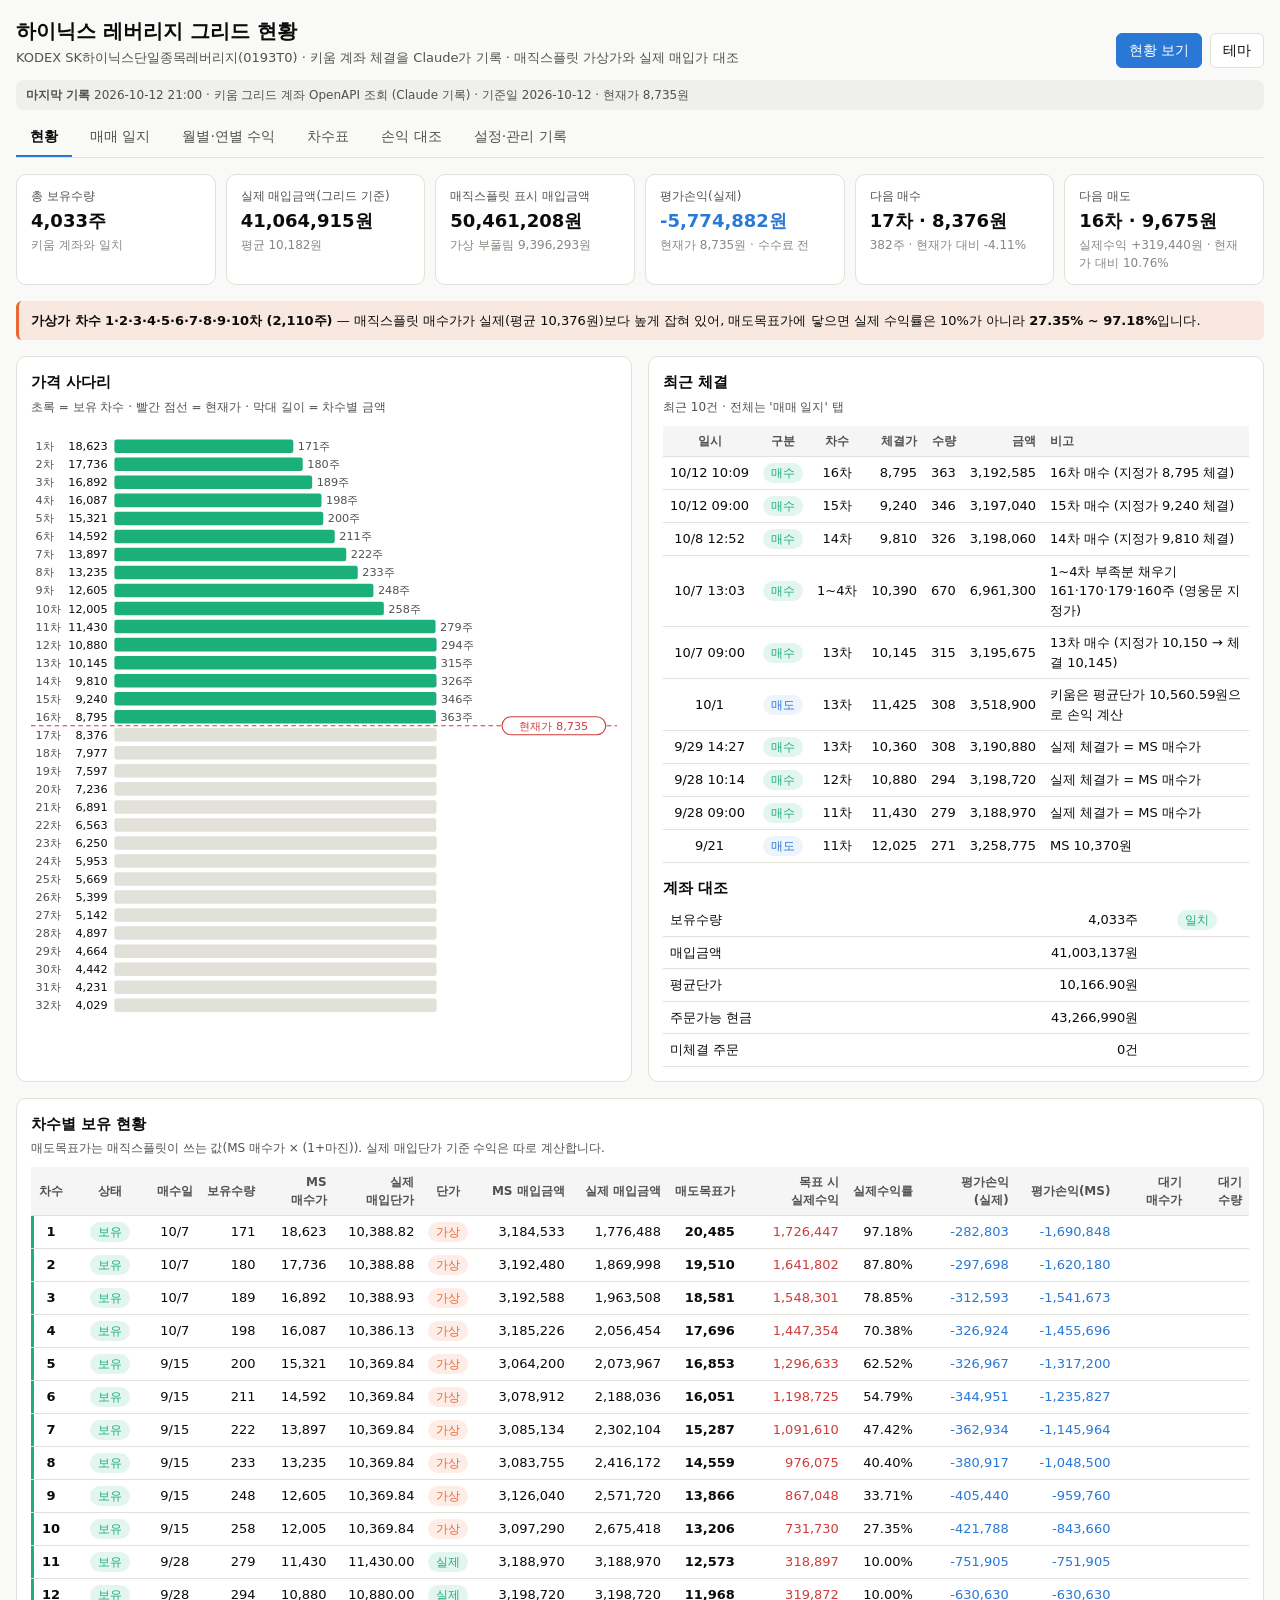
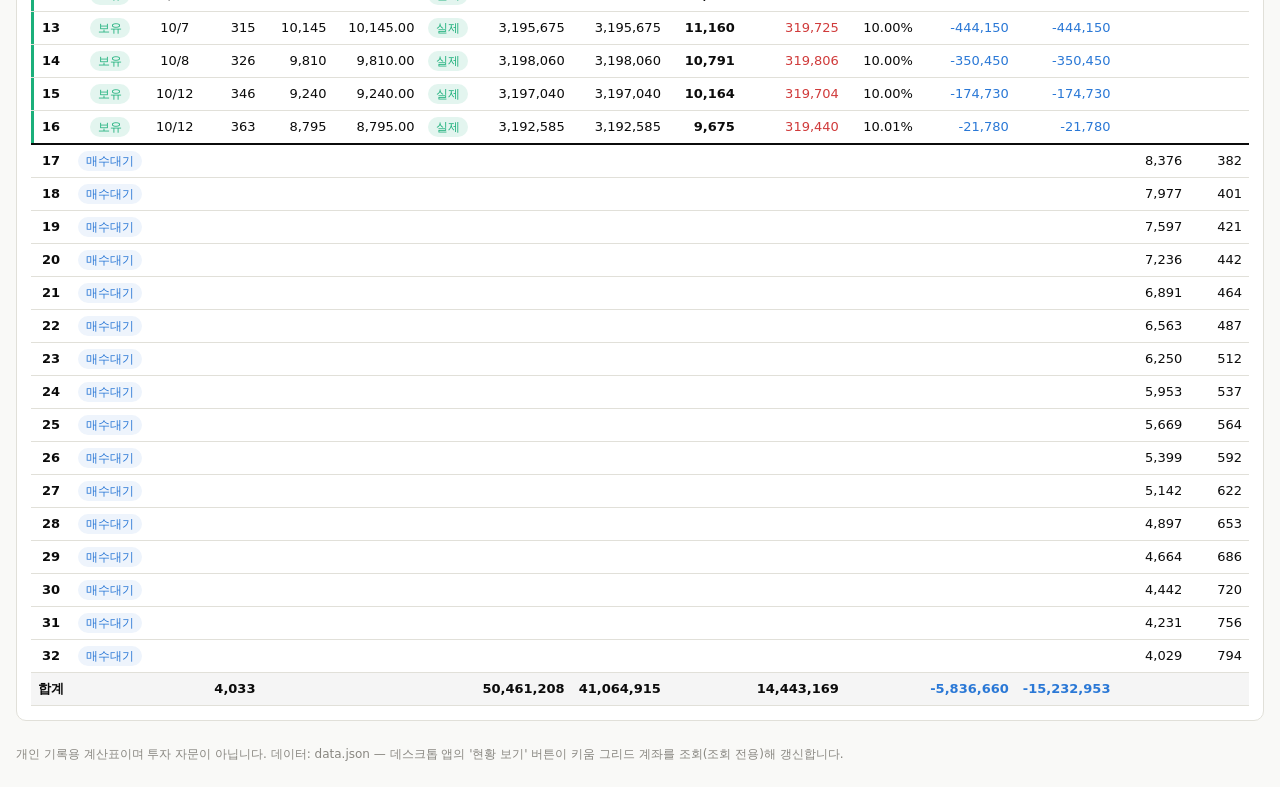
==== commit b8c5ab2e: "Grid: index.html — '현황 보기' 버튼이 데스크톱 앱에서 키움 조회·기록 갱신 Co-Authored-By: Claude Opus 5.5 <noreply@anthrop" ====
--- a/grid/index.html
+++ b/grid/index.html
@@ -201,7 +201,7 @@
   </div>
 </section>
 
-<footer>개인 기록용 계산표이며 투자 자문이 아닙니다. 데이터: data.json (Claude가 키움 그리드 계좌를 조회해 갱신).</footer>
+<footer>개인 기록용 계산표이며 투자 자문이 아닙니다. 데이터: data.json — 데스크톱 앱의 '현황 보기' 버튼이 키움 그리드 계좌를 조회(조회 전용)해 갱신합니다.</footer>
 </div>
 <div class="toast" id="toast"></div>
 
@@ -217,15 +217,20 @@
 const sf0=x=>(x>0?'+':'')+f0(x);
 const md=d=>{const[,m,dd]=d.split('-');return (+m)+'/'+(+dd);};
 const tierTxt=t=>!t?'-':(t.length===2&&t[1]-t[0]>1?`${t[0]}~${t[1]}차`:t.map(x=>x+'차').join('·'));
-function toast(m){const t=$('toast');t.textContent=m;t.classList.add('on');clearTimeout(toast._t);toast._t=setTimeout(()=>t.classList.remove('on'),1800);}
+function toast(m){const t=$('toast');t.textContent=m;t.classList.add('on');clearTimeout(toast._t);toast._t=setTimeout(()=>t.classList.remove('on'),m.length>40?5000:1800);}
 
 /* ---------- 계산 ---------- */
 const poolPrice=()=>S.cfg.poolCost/S.cfg.poolQty;
 const realOf=h=>h.real==='pool'?poolPrice():Number(h.real);
 function tierPrice(n){const c=S.cfg;return Math.round(c.anchorPrice*Math.pow(1+c.step,c.anchorTier-n));}
+/* 매직스플릿 실제 규칙: 보유 차수는 실제 매수가, 그 아래 차수는 직전 차수 매수가 ÷ (1+간격) 연쇄 */
+function effPrice(n){const H=S.hold,h=H[n];if(h&&h.qty>0)return h.ms;
+  const ks=Object.keys(H).map(Number).filter(k=>k<n&&H[k].qty>0);
+  if(ks.length){const m=Math.max(...ks);return Math.round(H[m].ms/Math.pow(1+S.cfg.step,n-m));}
+  return tierPrice(n);}
 function tierQty(p){const c=S.cfg;return Math.floor(c.amount/p/c.unit)*c.unit;}
 function grid(){const out=[];let cq=0,ca=0;
-  for(let n=1;n<=S.cfg.tiers;n++){const b=tierPrice(n),s=Math.round(b*(1+S.cfg.margin)),q=tierQty(b);cq+=q;ca+=b*q;out.push({n,b,s,q,amt:b*q,cq,ca,prof:(s-b)*q,vs:b/S.price-1});}
+  for(let n=1;n<=S.cfg.tiers;n++){const b=effPrice(n),s=Math.round(b*(1+S.cfg.margin)),q=tierQty(b);cq+=q;ca+=b*q;out.push({n,b,s,q,amt:b*q,cq,ca,prof:(s-b)*q,vs:b/S.price-1});}
   return out;}
 function holdings(){return grid().map(r=>{const h=S.hold[r.n];
   if(h&&h.qty>0){const real=realOf(h),tgt=Math.round(h.ms*(1+S.cfg.margin));
@@ -267,7 +272,7 @@
   // 보유 표
   let t=`<thead><tr><th class="c">차수</th><th class="c">상태</th><th class="c">매수일</th><th>보유수량</th><th>MS 매수가</th><th>실제 매입단가</th><th class="c">단가</th><th>MS 매입금액</th><th>실제 매입금액</th><th>매도목표가</th><th>목표 시 실제수익</th><th>실제수익률</th><th>평가손익(실제)</th><th>평가손익(MS)</th><th>대기 매수가</th><th>대기 수량</th></tr></thead><tbody>`;
   let cur=false;
-  s.H.forEach(x=>{let cls=x.qty>0?'held':'';if(!cur&&tierPrice(x.n)<S.price){cls+=' cur';cur=true;}
+  s.H.forEach(x=>{let cls=x.qty>0?'held':'';if(!cur&&effPrice(x.n)<S.price){cls+=' cur';cur=true;}
     if(x.qty>0)t+=`<tr class="${cls}"><td class="c"><b>${x.n}</b></td><td class="c"><span class="tag held">보유</span></td><td class="c">${x.date?md(x.date):''}</td><td>${f0(x.qty)}</td><td>${f0(x.ms)}</td><td>${f2(x.real)}</td><td class="c"><span class="tag ${x.virt?'virt':'real'}">${x.virt?'가상':'실제'}</span></td><td>${f0(x.msAmt)}</td><td>${f0(x.realAmt)}</td><td><b>${f0(x.tgt)}</b></td><td class="${sgn(x.tgtProfit)}">${f0(x.tgtProfit)}</td><td>${pct(x.tgtRate)}</td><td class="${sgn(x.evReal)}">${f0(x.evReal)}</td><td class="${sgn(x.evMs)}">${f0(x.evMs)}</td><td></td><td></td></tr>`;
     else t+=`<tr class="${cls}"><td class="c"><b>${x.n}</b></td><td class="c"><span class="tag ${x.st==='매수대기'?'wait':'miss'}">${x.st}</span></td>${'<td></td>'.repeat(12)}<td>${f0(x.waitP)}</td><td>${f0(x.waitQ)}</td></tr>`;});
   const tp=s.held.reduce((a,x)=>a+x.tgtProfit,0),em=s.held.reduce((a,x)=>a+x.evMs,0);
@@ -341,7 +346,7 @@
 }
 function renderGrid(){
   const g=grid(),c=S.cfg;
-  $('ladderDesc').textContent=`매수가 = ${f0(c.anchorPrice)} × (1+${(c.step*100).toFixed(2)}%)^(${c.anchorTier}−차수) · 설계수량 = ${f0(c.amount)}원 ÷ 매수가 (${c.unit}좌 단위 내림) · 매도목표 = 매수가 × ${(1+c.margin).toFixed(2)}`;
+  $('ladderDesc').textContent=`매수가 = 보유 차수는 실제 체결가, 그 아래는 직전 차수 매수가 ÷ ${(1+c.step).toFixed(2)} (매직스플릿 방식 · 보유 전 설계 기준 ${f0(c.anchorPrice)} × (1+${(c.step*100).toFixed(2)}%)^(${c.anchorTier}−차수)) · 설계수량 = ${f0(c.amount)}원 ÷ 매수가 (${c.unit}좌 단위 내림) · 매도목표 = 매수가 × ${(1+c.margin).toFixed(2)}`;
   let t=`<thead><tr><th class="c">차수</th><th>매수가</th><th>매도목표가</th><th>설계수량</th><th>설계금액</th><th>누적수량</th><th>누적금액</th><th>1회전 수익</th><th>현재가 대비</th><th class="c">보유</th></tr></thead><tbody>`,cur=false;
   g.forEach(r=>{const h=S.hold[r.n];let cls=h?'held':'';if(!cur&&r.b<S.price){cls+=' cur';cur=true;}
     t+=`<tr class="${cls}"><td class="c"><b>${r.n}</b></td><td>${f0(r.b)}</td><td>${f0(r.s)}</td><td>${f0(r.q)}</td><td>${f0(r.amt)}</td><td>${f0(r.cq)}</td><td>${f0(r.ca)}</td><td>${f0(r.prof)}</td><td class="${sgn(r.vs)}">${pct(r.vs)}</td><td class="c">${h?f0(h.qty)+'주'+(h.qty<r.q?' (부족 '+f0(r.q-h.qty)+')':''):''}</td></tr>`;});
@@ -372,6 +377,17 @@
 /* ---------- 데이터 불러오기 ---------- */
 async function loadData(manual){
   const btn=$('btnLoad');btn.disabled=true;btn.textContent='불러오는 중…';
+  const api=window.pywebview&&window.pywebview.api&&window.pywebview.api.refresh;
+  if(manual&&api){ /* 데스크톱 앱: PC에서 키움 계좌를 조회해 기록을 갱신 */
+    btn.textContent='키움 계좌 조회 중…';
+    try{
+      const res=await window.pywebview.api.refresh();
+      if(res&&res.ok){S=res.data;renderAll();document.querySelector('#tabs button[data-t="status"]').click();
+        toast(`키움 조회 완료 — 새 체결 ${res.added}건 반영`+(res.notes&&res.notes.length?` · 확인 필요 ${res.notes.length}건(설정·관리 기록 탭)`:'')+(res.pushed?'':' · 웹 반영 실패'));
+        btn.disabled=false;btn.textContent='현황 보기';return;}
+      toast('키움 조회 실패 — 저장된 기록을 불러옵니다: '+((res&&res.error)||'').slice(0,80));
+    }catch(e){toast('키움 조회 실패 — 저장된 기록을 불러옵니다');}
+  }
   try{
     const r=await fetch('data.json?t='+Date.now(),{cache:'no-store'});
     if(!r.ok)throw new Error(r.status);
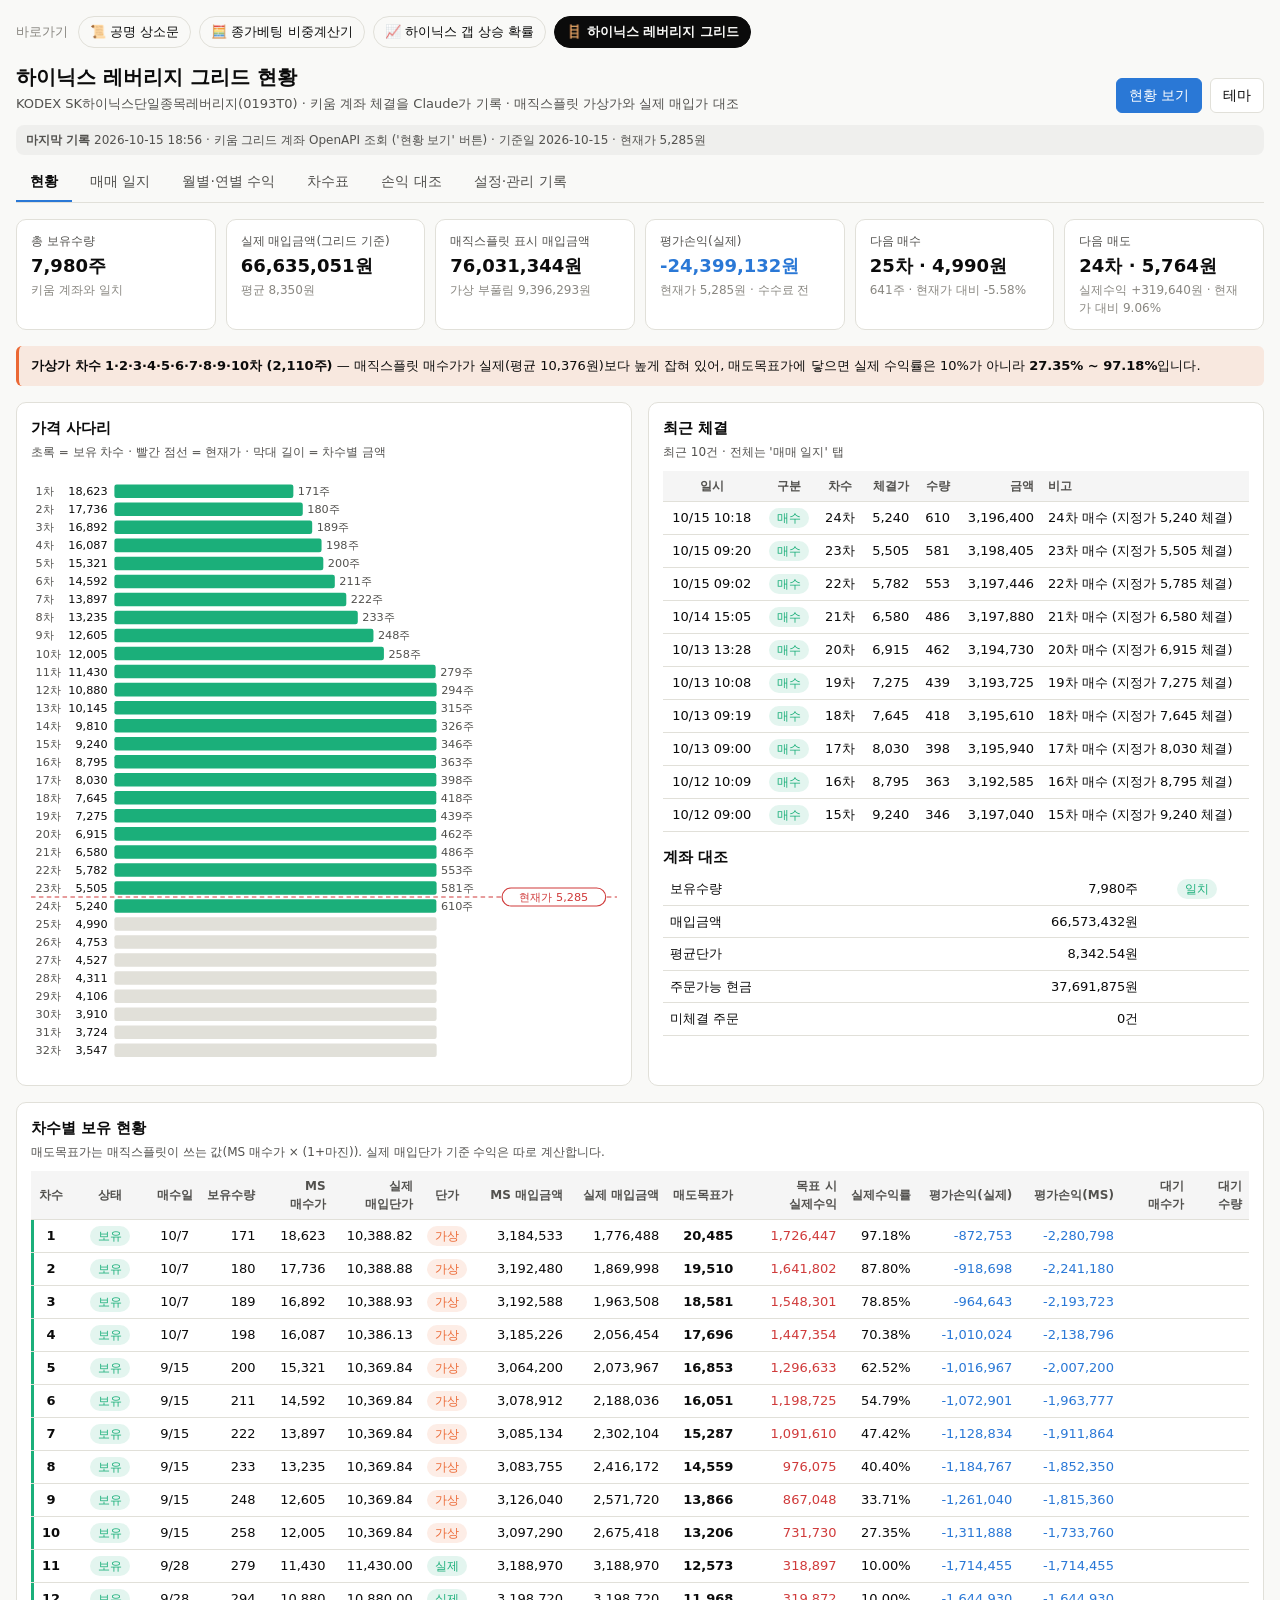
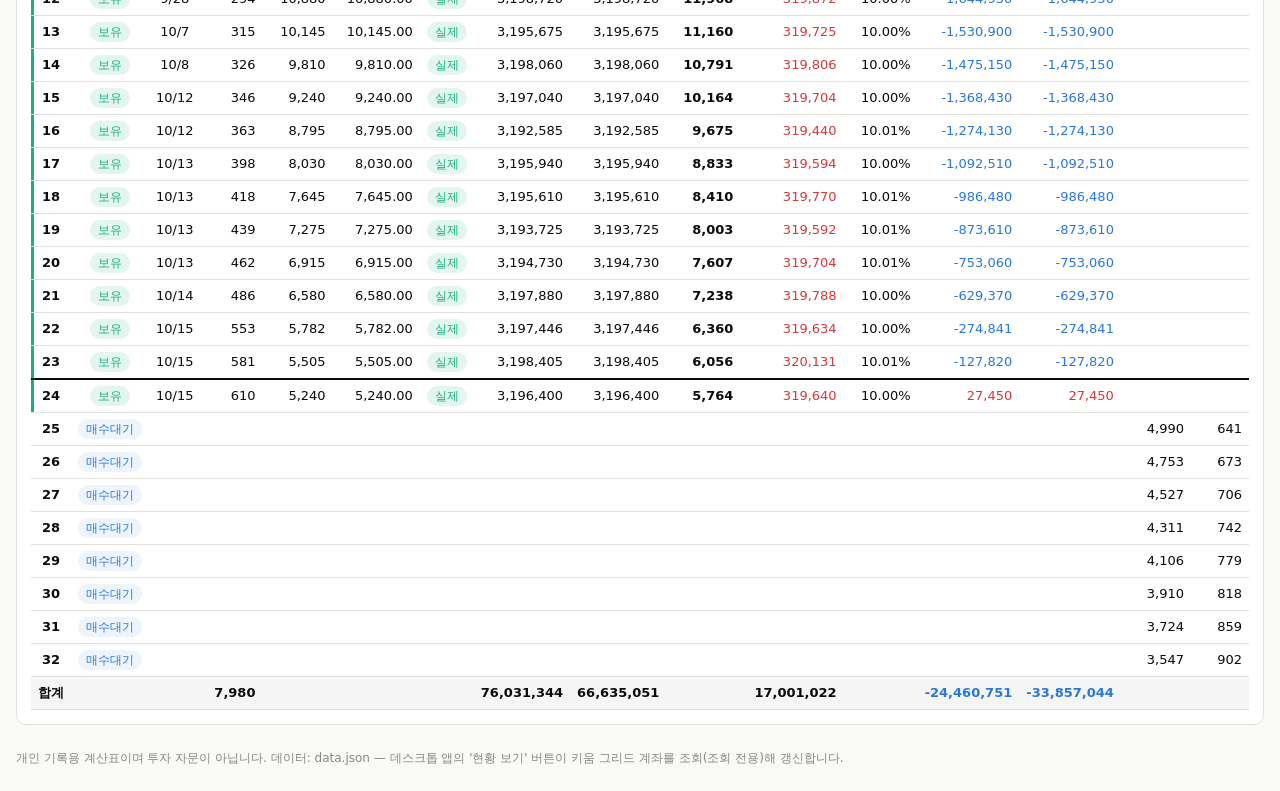
==== commit 72f16351: "Grid: 내 앱 바로가기 줄 추가 (공명 상소문·종가 계산기·갭 확률·그리드) Co-Authored-By: Claude Opus 5.5 <noreply@anthropic.com>" ====
--- a/grid/index.html
+++ b/grid/index.html
@@ -88,10 +88,23 @@
 .updated{font-size:12px;color:var(--ink-2);background:var(--wash);border-radius:8px;padding:6px 10px;margin:4px 0 0}
 td.l{white-space:normal;min-width:150px}
 footer{color:var(--muted);font-size:12px;margin:24px 0 8px}
+/* 내 앱 바로가기 */
+.app-links{display:flex;flex-wrap:wrap;align-items:center;gap:6px 8px;margin:0 0 14px;font-family:inherit;font-size:13px}
+.app-links-label{color:var(--muted);margin-right:2px}
+.app-link{display:inline-flex;align-items:center;gap:4px;padding:5px 11px;border-radius:999px;border:1px solid var(--line);color:var(--ink);text-decoration:none;white-space:nowrap}
+a.app-link:hover{background:var(--wash)}
+.app-link.here{background:var(--ink);color:var(--page);border-color:var(--ink);font-weight:600}
 </style>
 </head>
 <body>
 <div class="wrap">
+<nav class="app-links" aria-label="내 앱 바로가기">
+  <span class="app-links-label">바로가기</span>
+  <a class="app-link" href="https://claude.ai/artifact/QW9Bi8PgGLLn4RM3eYu8vA" target="_blank" rel="noopener">📜 공명 상소문</a>
+  <a class="app-link" href="https://claude.ai/artifact/SZPM4kbPz1JbxuxyVkTU2T" target="_blank" rel="noopener">🧮 종가베팅 비중계산기</a>
+  <a class="app-link" href="https://gilstory.github.io/hynix/">📈 하이닉스 갭 상승 확률</a>
+  <span class="app-link here" aria-current="page">🪜 하이닉스 레버리지 그리드</span>
+</nav>
 <header class="top">
   <div>
     <h1>하이닉스 레버리지 그리드 현황</h1>
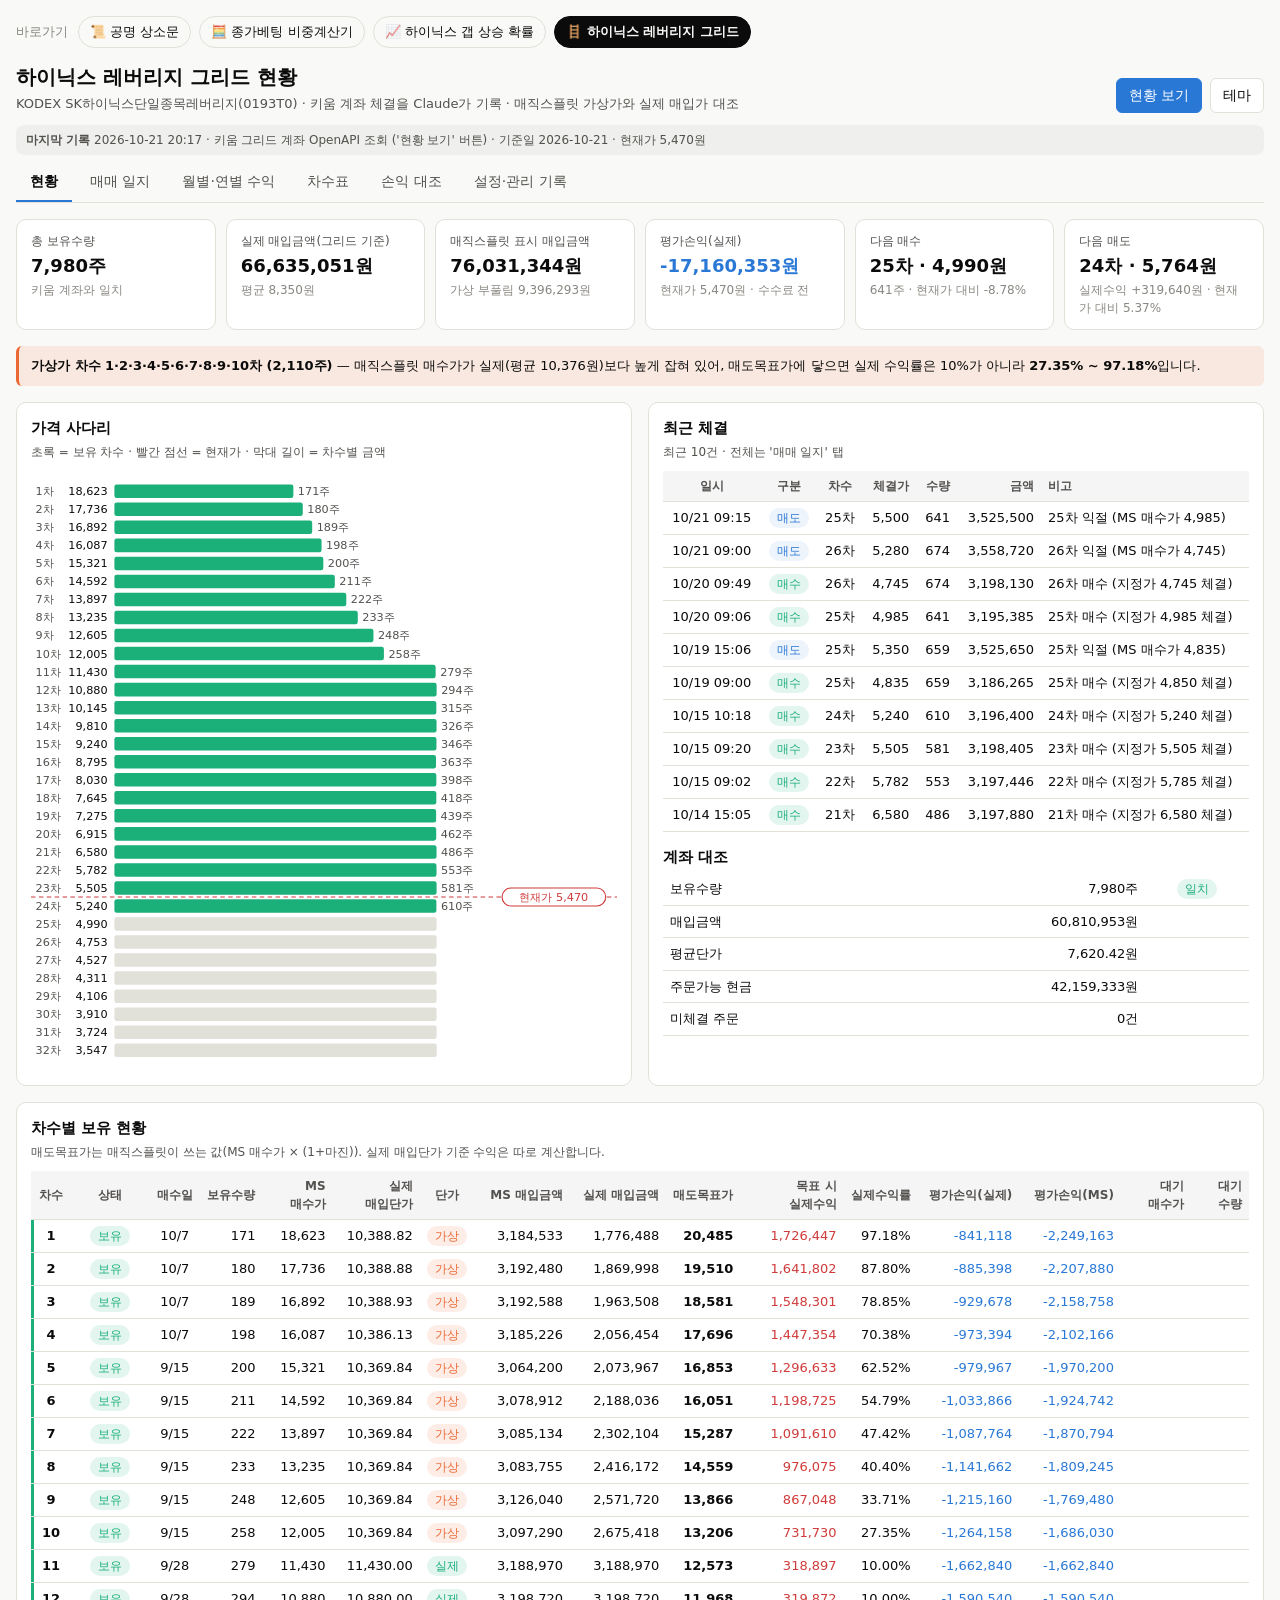
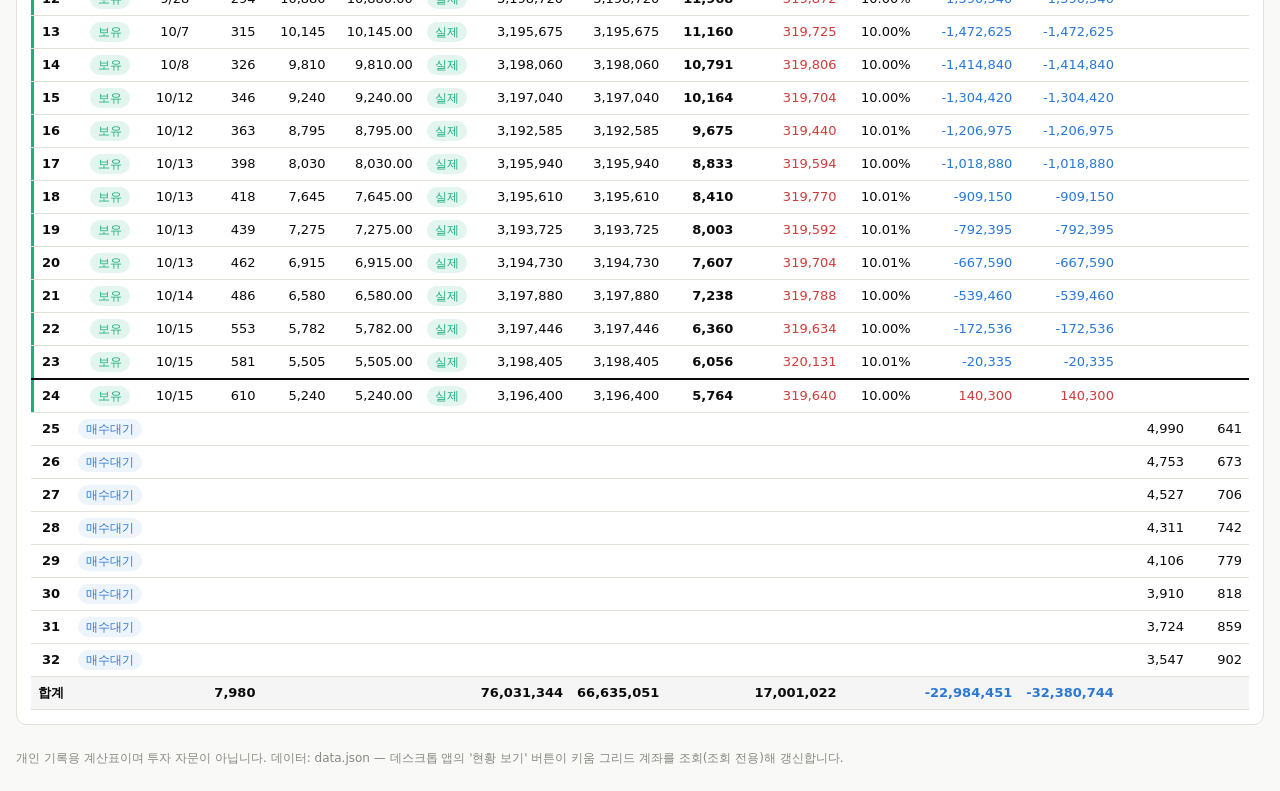
==== commit d6d15cf0: "Grid: 월별 실현손익을 차수 기준으로 계산 Co-Authored-By: Claude Opus 5.5 <noreply@anthropic.com>" ====
--- a/grid/index.html
+++ b/grid/index.html
@@ -166,7 +166,7 @@
   <div class="kpis" id="profitKpis"></div>
   <div class="card">
     <h2>월별 실현손익</h2>
-    <p class="desc">매도로 확정된 손익(키움 실현손익, 수수료 차감) · 막대에 마우스를 올리면 자세히 · 빨강 = 이익, 파랑 = 손실</p>
+    <p class="desc">매도로 확정된 손익 — 차수 기준 (매도가 − 그 차수 실제 매입단가) × 수량 − 수수료. 차수 기록이 없는 9/14 이전 매도는 키움 실현손익 · 막대에 마우스를 올리면 자세히 · 빨강 = 이익, 파랑 = 손실</p>
     <div class="tscroll"><div id="monthChart"></div></div>
   </div>
   <div class="grid2">
@@ -235,6 +235,9 @@
 /* ---------- 계산 ---------- */
 const poolPrice=()=>S.cfg.poolCost/S.cfg.poolQty;
 const realOf=h=>h.real==='pool'?poolPrice():Number(h.real);
+/* 매도 손익(차수 기준): sells 기록이 있으면 (매도가 − 차수 실제 매입단가) × 수량 − 수수료, 없으면(사이클 이전) 키움 손익 */
+function sellPL(t){const r=S.sells.find(r=>r[0]===t.date&&r[2]===t.qty&&r[3]===t.price);
+  if(!r)return t.pl||0;const real=r[6]==='pool'?poolPrice():Number(r[6]);return (r[3]-real)*r[2]-(r[7]||0);}
 function tierPrice(n){const c=S.cfg;return Math.round(c.anchorPrice*Math.pow(1+c.step,c.anchorTier-n));}
 /* 매직스플릿 실제 규칙: 보유 차수는 실제 매수가, 그 아래 차수는 직전 차수 매수가 ÷ (1+간격) 연쇄 */
 function effPrice(n){const H=S.hold,h=H[n];if(h&&h.qty>0)return h.ms;
@@ -315,7 +318,7 @@
 function profitAgg(){
   const M={};
   S.trades.forEach(t=>{const k=t.date.slice(0,7);const m=M[k]||(M[k]={k,pl:0,n:0,sellAmt:0,buyAmt:0,fee:0,pre:0});
-    if(t.side==='sell'){m.n++;m.sellAmt+=t.price*t.qty;m.pl+=t.pl||0;m.fee+=t.fee||0;if((t.note||'').includes('그리드 이전'))m.pre+=t.pl||0;}
+    if(t.side==='sell'){const pl=sellPL(t);m.n++;m.sellAmt+=t.price*t.qty;m.pl+=pl;m.fee+=t.fee||0;if((t.note||'').includes('그리드 이전'))m.pre+=pl;}
     else m.buyAmt+=t.price*t.qty;});
   return Object.values(M).sort((a,b)=>a.k<b.k?-1:1);
 }
@@ -351,11 +354,11 @@
     ms.map(m=>{cum+=m.pl;return `<tr><td class="c">${ym(m.k)}</td><td>${m.n}</td><td>${f0(m.sellAmt)}</td><td>${f0(m.buyAmt)}</td><td>${f0(m.fee)}</td><td class="${sgn(m.pl)}"><b>${sf0(m.pl)}</b></td><td class="${sgn(cum)}">${sf0(cum)}</td></tr>`;}).join('')+'</tbody>';
   // 연별 표
   const Y={};ms.forEach(m=>{const k=m.k.slice(0,4);const o=Y[k]||(Y[k]={k,pl:0,n:0,fee:0,sellAmt:0,months:0});o.pl+=m.pl;o.n+=m.n;o.fee+=m.fee;o.sellAmt+=m.sellAmt;if(m.n)o.months++;});
-  const s=summary(),ac=S.account||{},un=ac.cost?s.mkt-ac.cost:s.evReal;
+  const s=summary(),un=s.evReal;  // 실현이 차수 기준이므로 평가손익도 차수 실제 매입단가 기준
   $('yearTbl').innerHTML=`<thead><tr><th class="c">연도</th><th>매도 건수</th><th>수수료</th><th>실현손익</th><th>현재 평가손익</th><th>실현+평가</th></tr></thead><tbody>`+
     Object.values(Y).sort((a,b)=>a.k<b.k?-1:1).map(o=>{const u=o.k===curY?un:0;return `<tr><td class="c">${o.k}년</td><td>${o.n}</td><td>${f0(o.fee)}</td><td class="${sgn(o.pl)}"><b>${sf0(o.pl)}</b></td><td class="${sgn(u)}">${o.k===curY?sf0(u):''}</td><td class="${sgn(o.pl+u)}">${sf0(o.pl+u)}</td></tr>`;}).join('')+'</tbody>';
   const pre=ms.reduce((a,m)=>a+m.pre,0);
-  $('yearNote').textContent=(pre?`${ym(ms.find(m=>m.pre).k)} 실현손익에는 그리드 시작 전 당일매매 ${sf0(pre)}원이 포함되어 있습니다. `:'')+`평가손익은 ${S.asOf} 현재가 ${f0(S.price)}원 기준(수수료 전)이며, 팔기 전까지는 바뀝니다.`;
+  $('yearNote').textContent=(pre?`${ym(ms.find(m=>m.pre).k)} 실현손익에는 그리드 시작 전 당일매매 ${sf0(pre)}원이 포함되어 있습니다. `:'')+`평가손익은 차수별 실제 매입단가 대비 ${S.asOf} 현재가 ${f0(S.price)}원 기준(수수료 전)이며, 팔기 전까지는 바뀝니다.`;
 }
 function renderGrid(){
   const g=grid(),c=S.cfg;
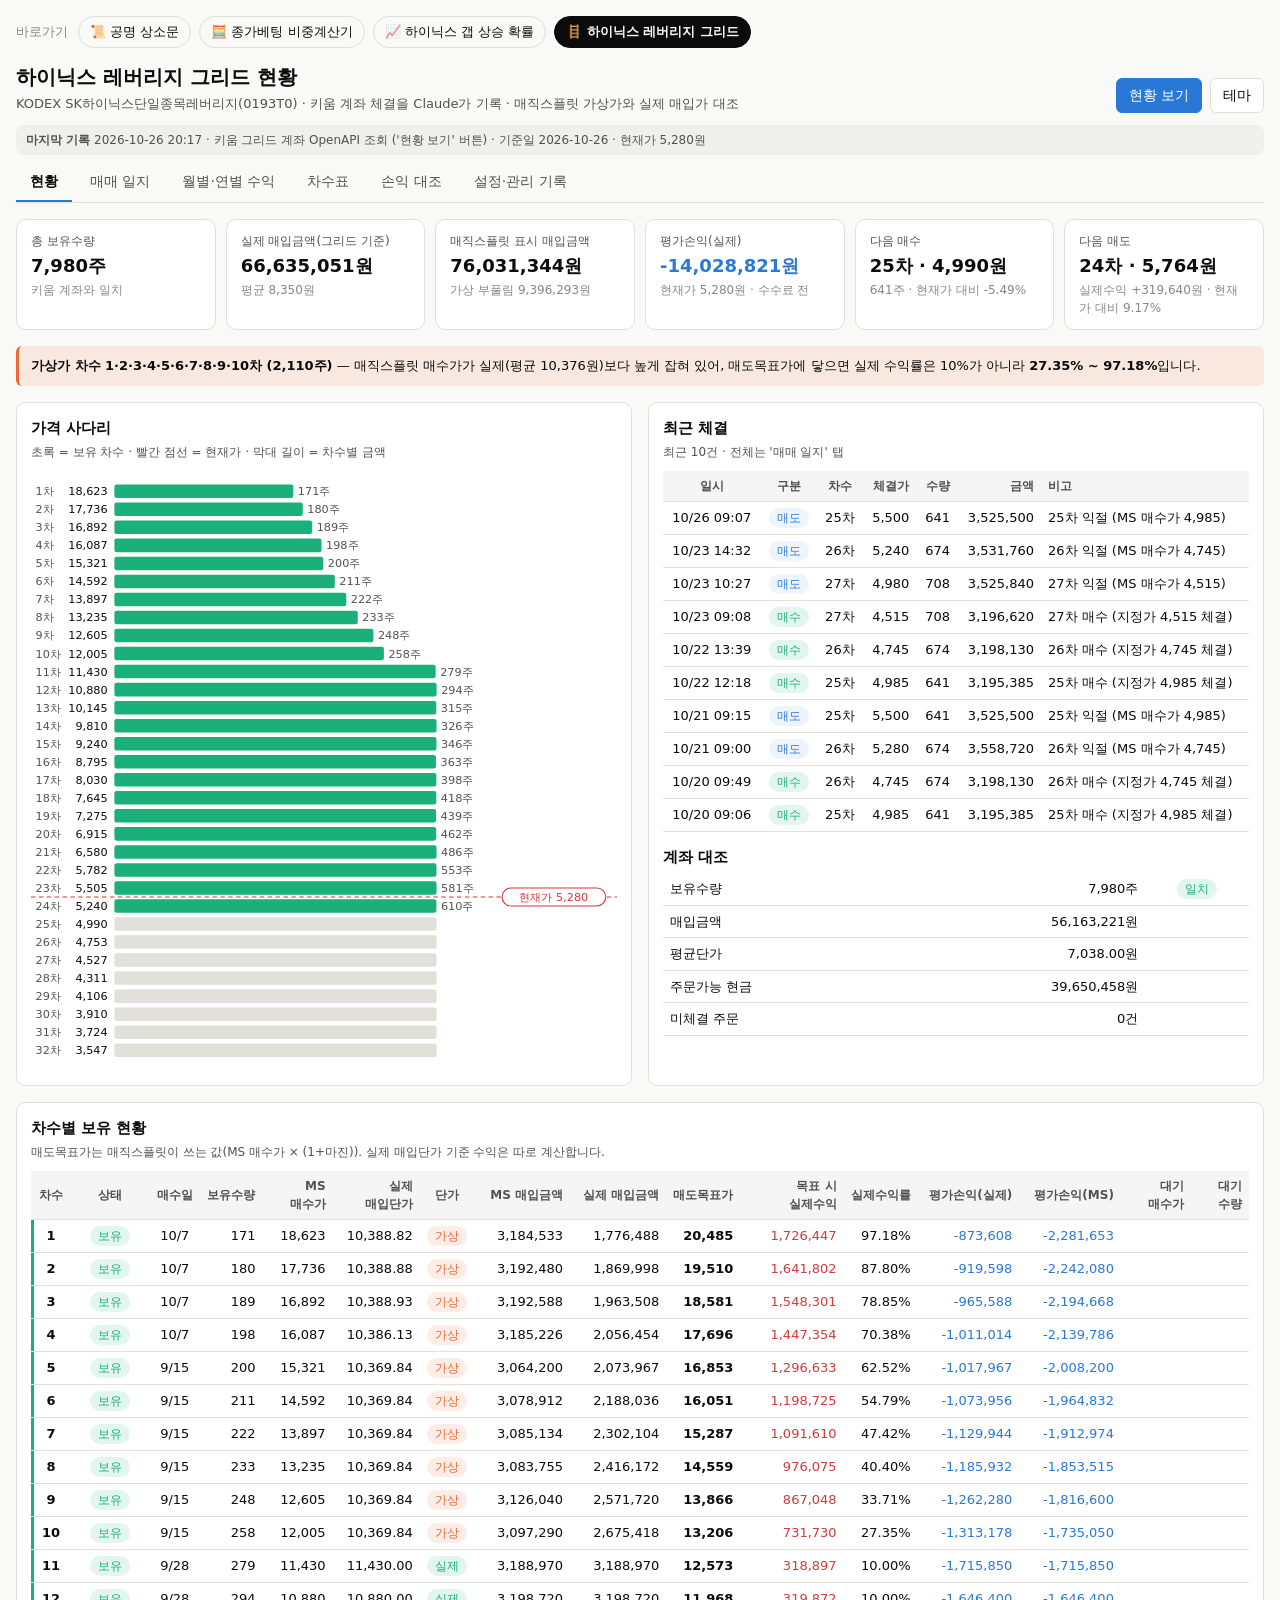
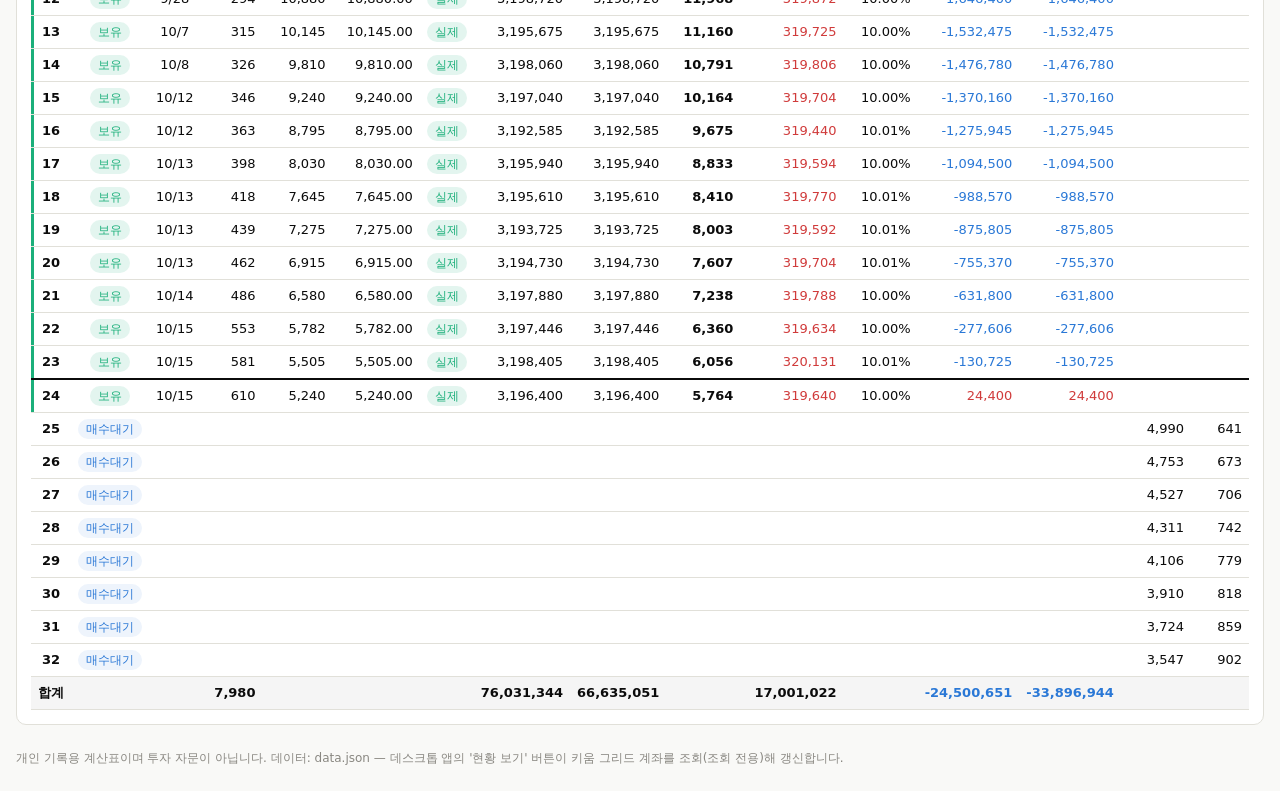
==== commit 16c9fc86: "Grid: index.html — '현황 보기' 버튼이 데스크톱 앱에서 키움 조회·기록 갱신 Co-Authored-By: Claude Opus 5.5 <noreply@anthrop" ====
--- a/grid/index.html
+++ b/grid/index.html
@@ -391,9 +391,18 @@
 }
 
 /* ---------- 데이터 불러오기 ---------- */
+/* 데스크톱 앱(pywebview)인지 판별 — 창이 막 열렸을 때는 연결 객체가 늦게 붙으므로 최대 8초 기다림 */
+const IS_DESKTOP=/pywebview/i.test(navigator.userAgent)||new URLSearchParams(location.search).has('app')||!!window.pywebview;
+function desktopApi(){
+  const ok=()=>window.pywebview&&window.pywebview.api&&window.pywebview.api.refresh;
+  if(ok())return Promise.resolve(true);
+  if(!IS_DESKTOP)return Promise.resolve(false);
+  return new Promise(res=>{let n=0;const t=setInterval(()=>{if(ok()||++n>=40){clearInterval(t);res(!!ok());}},200);
+    window.addEventListener('pywebviewready',()=>{clearInterval(t);res(!!ok());},{once:true});});
+}
 async function loadData(manual){
   const btn=$('btnLoad');btn.disabled=true;btn.textContent='불러오는 중…';
-  const api=window.pywebview&&window.pywebview.api&&window.pywebview.api.refresh;
+  const api=manual?await desktopApi():null;
   if(manual&&api){ /* 데스크톱 앱: PC에서 키움 계좌를 조회해 기록을 갱신 */
     btn.textContent='키움 계좌 조회 중…';
     try{
@@ -408,7 +417,7 @@
     const r=await fetch('data.json?t='+Date.now(),{cache:'no-store'});
     if(!r.ok)throw new Error(r.status);
     S=await r.json();renderAll();
-    if(manual){toast(`최신 기록을 불러왔습니다 (${S.updatedAt})`);document.querySelector('#tabs button[data-t="status"]').click();}
+    if(manual){toast(IS_DESKTOP?`키움 조회를 하지 못해 저장된 기록만 불러왔습니다 (${S.updatedAt})`:`웹 보기 — 저장된 기록을 불러왔습니다 (${S.updatedAt}) · 키움 조회는 바탕화면 앱에서만 됩니다`);document.querySelector('#tabs button[data-t="status"]').click();}
   }catch(e){
     if(!S){$('updated').innerHTML='<b>기록을 불러오지 못했습니다.</b> 잠시 후 \'현황 보기\'를 다시 눌러 주세요.';}
     toast('불러오기 실패 — 네트워크를 확인해 주세요');
